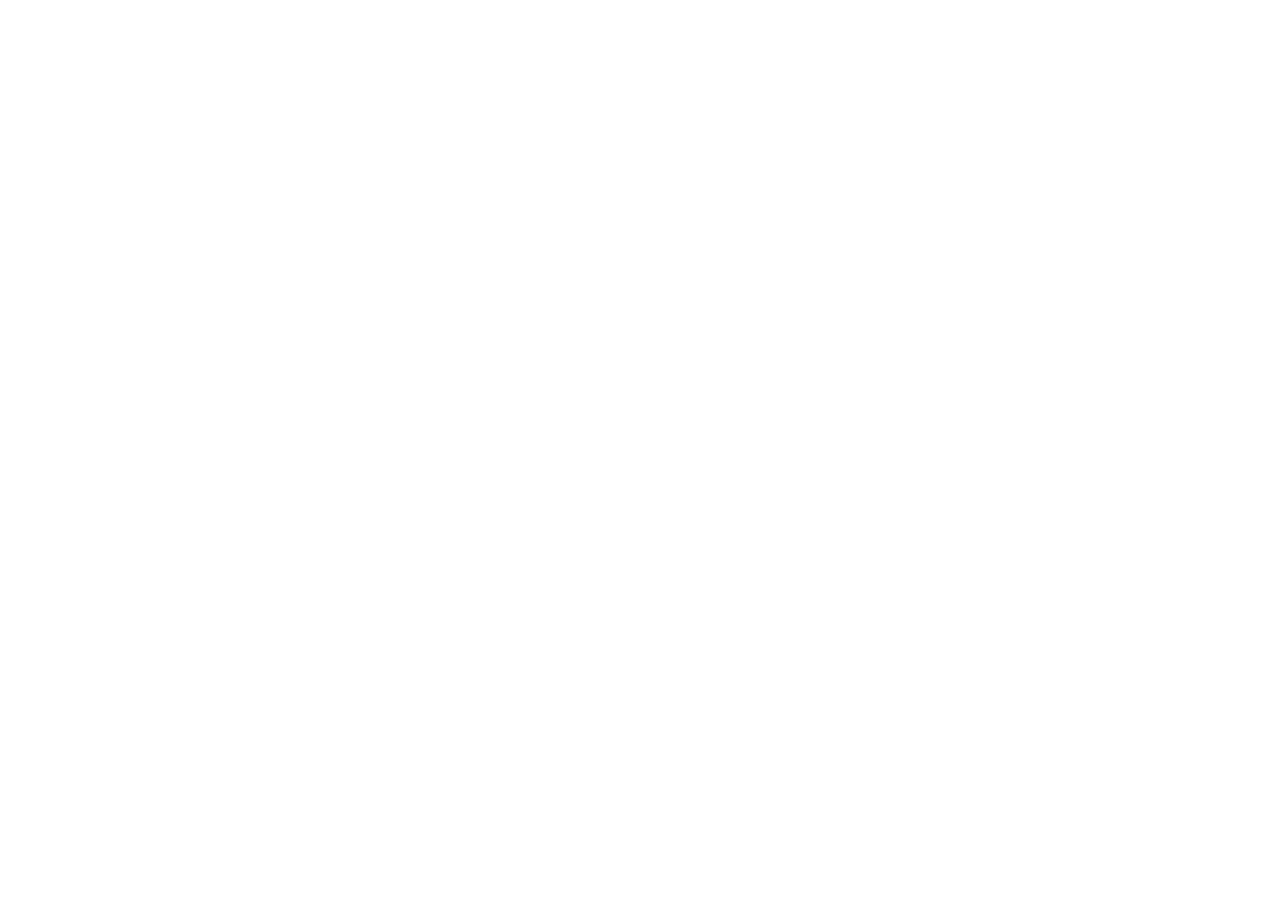
==== index.html @ ec8eb2e5 "Inicializa página HTML" ====
<!doctype html>
<html lang="es">
<head>
  <meta charset="UTF-8">
  <meta name="viewport" content="width=device-width, initial-scale=1.0">
  <title>Página Papá Edu Morelos</title>
</head>
<body>
</body>
</html>
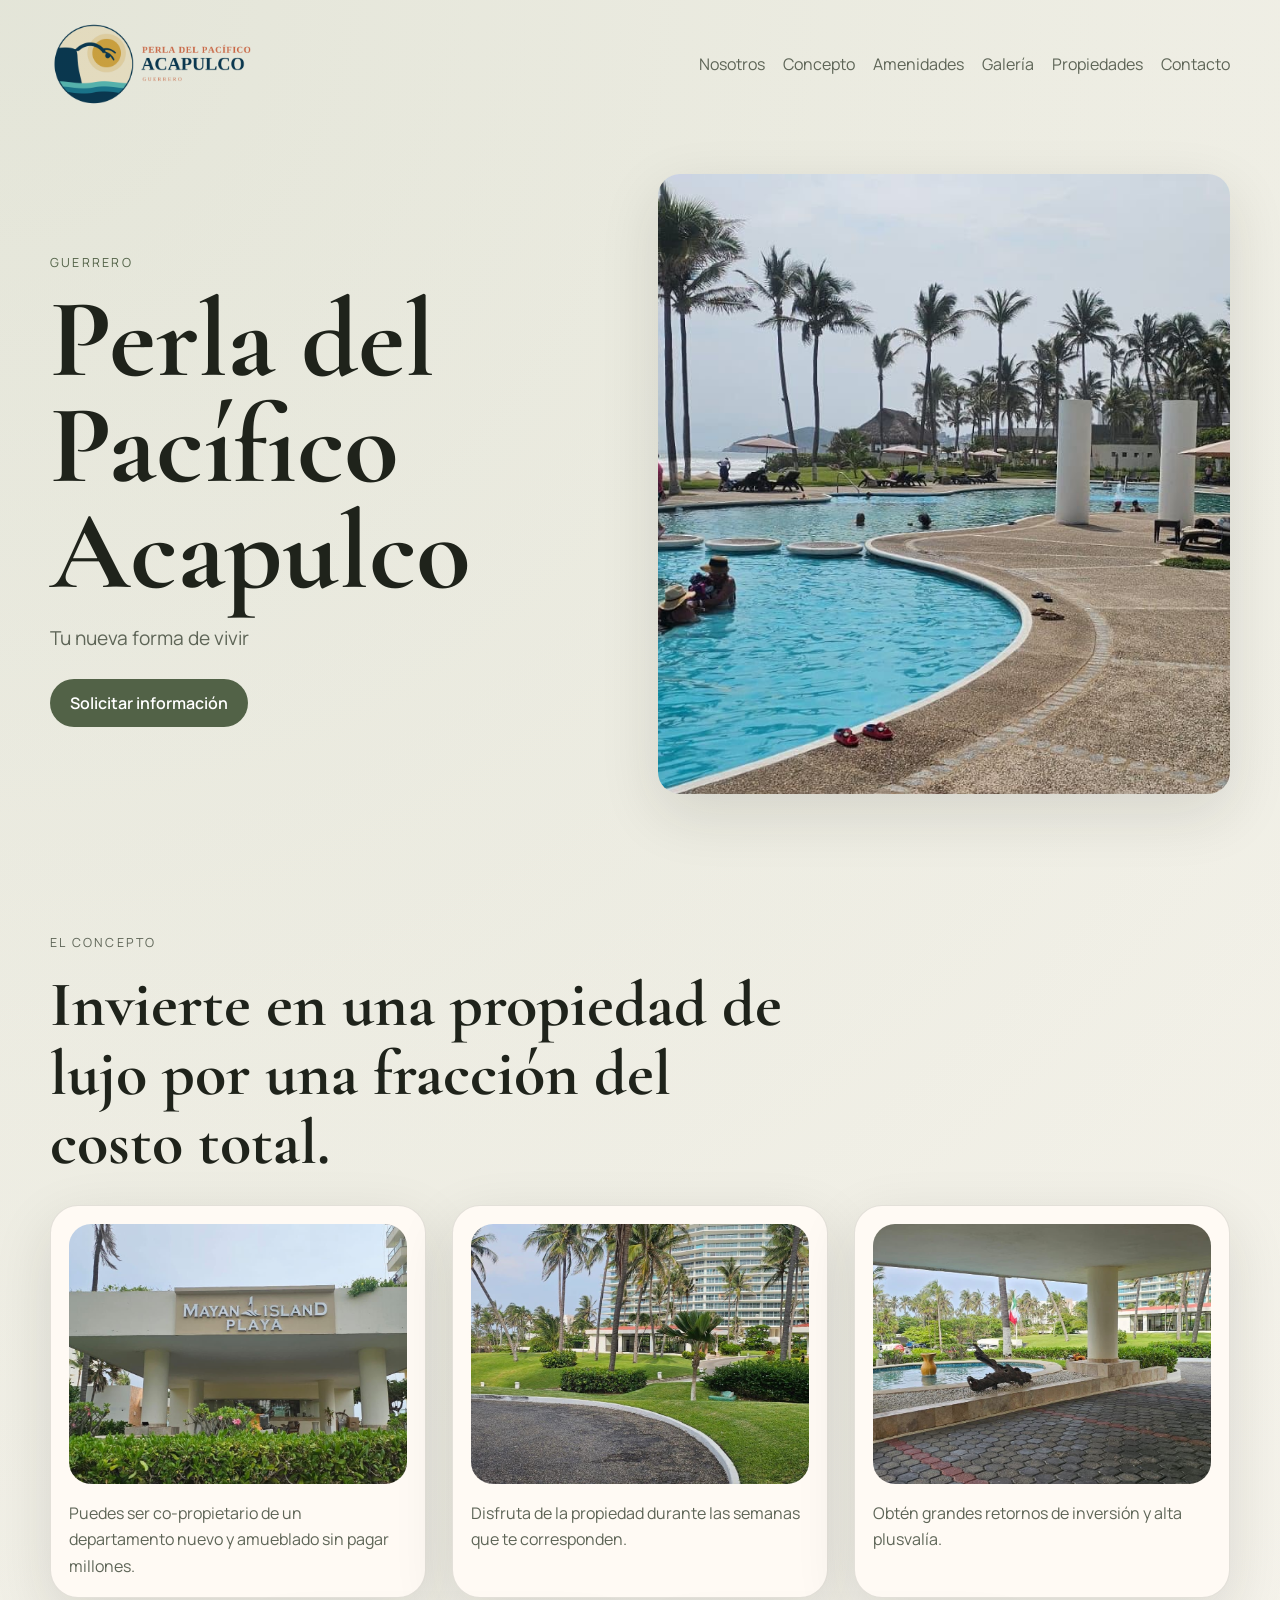
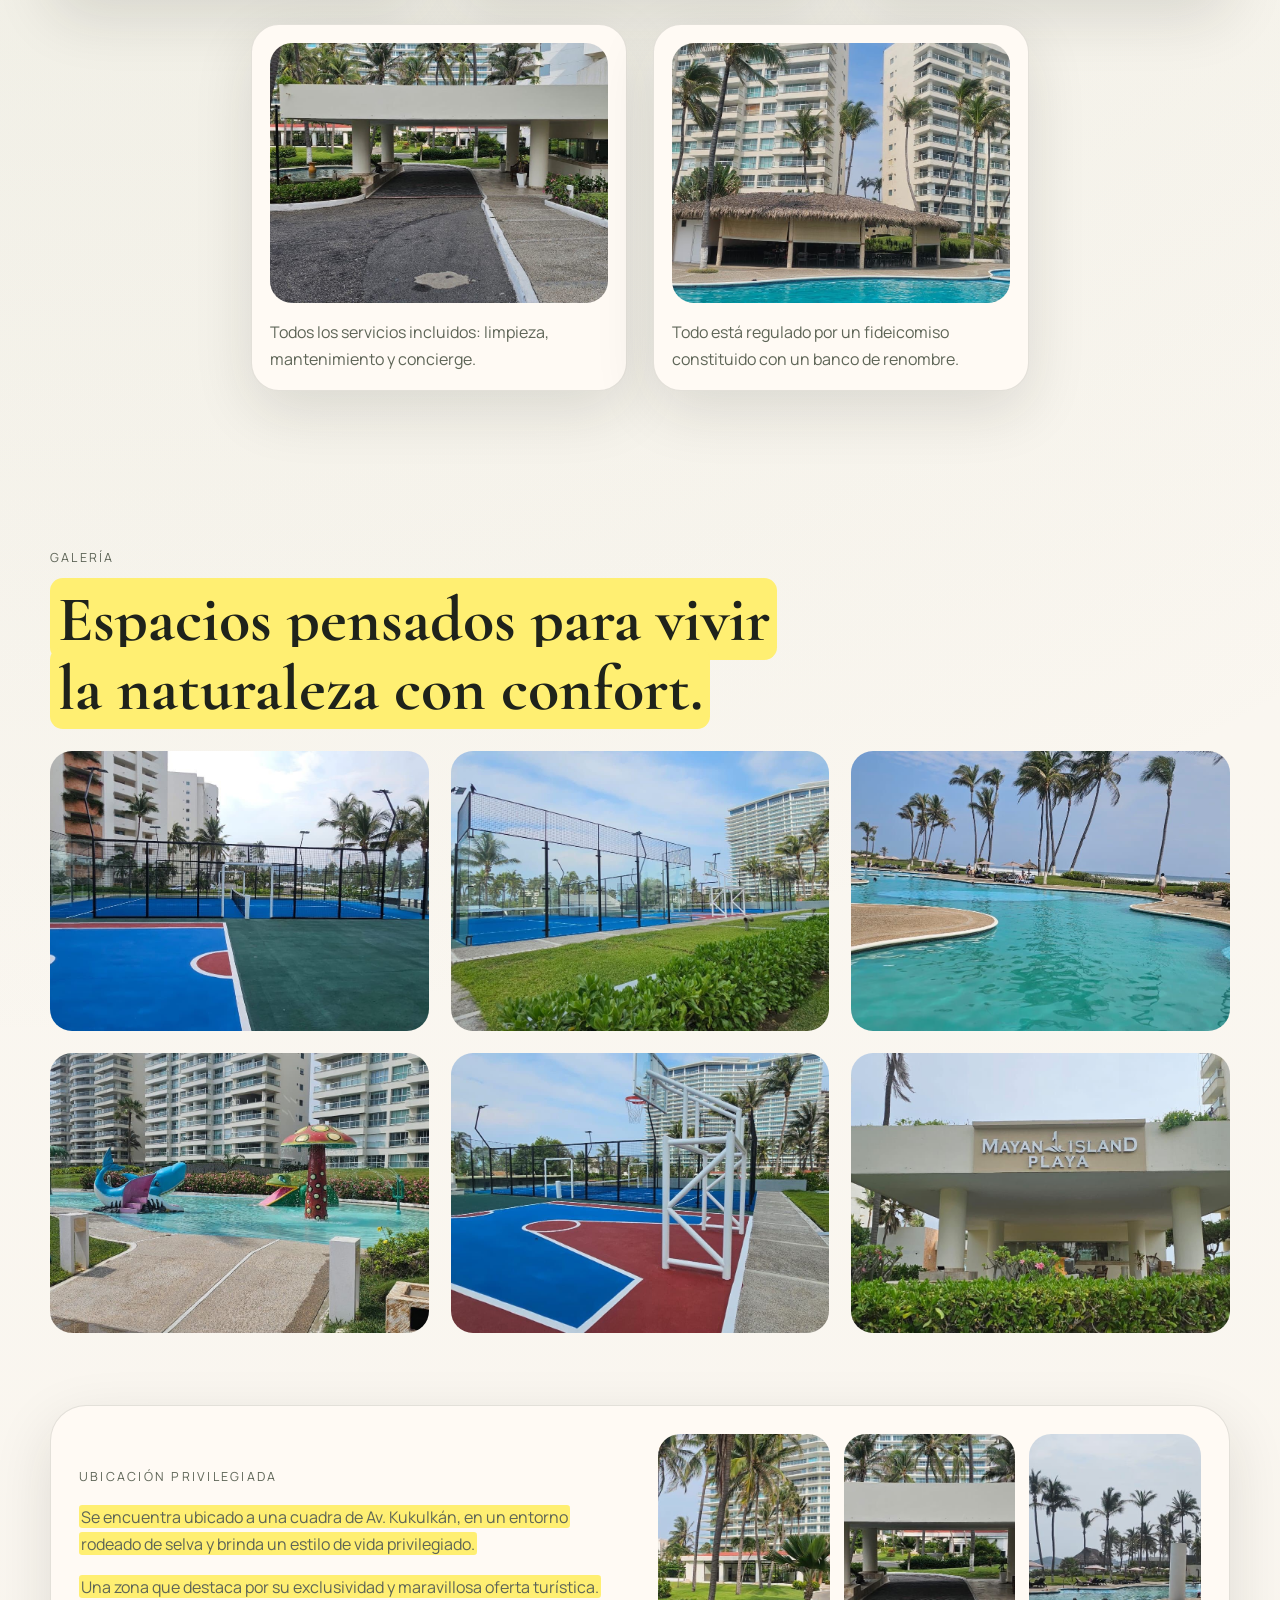
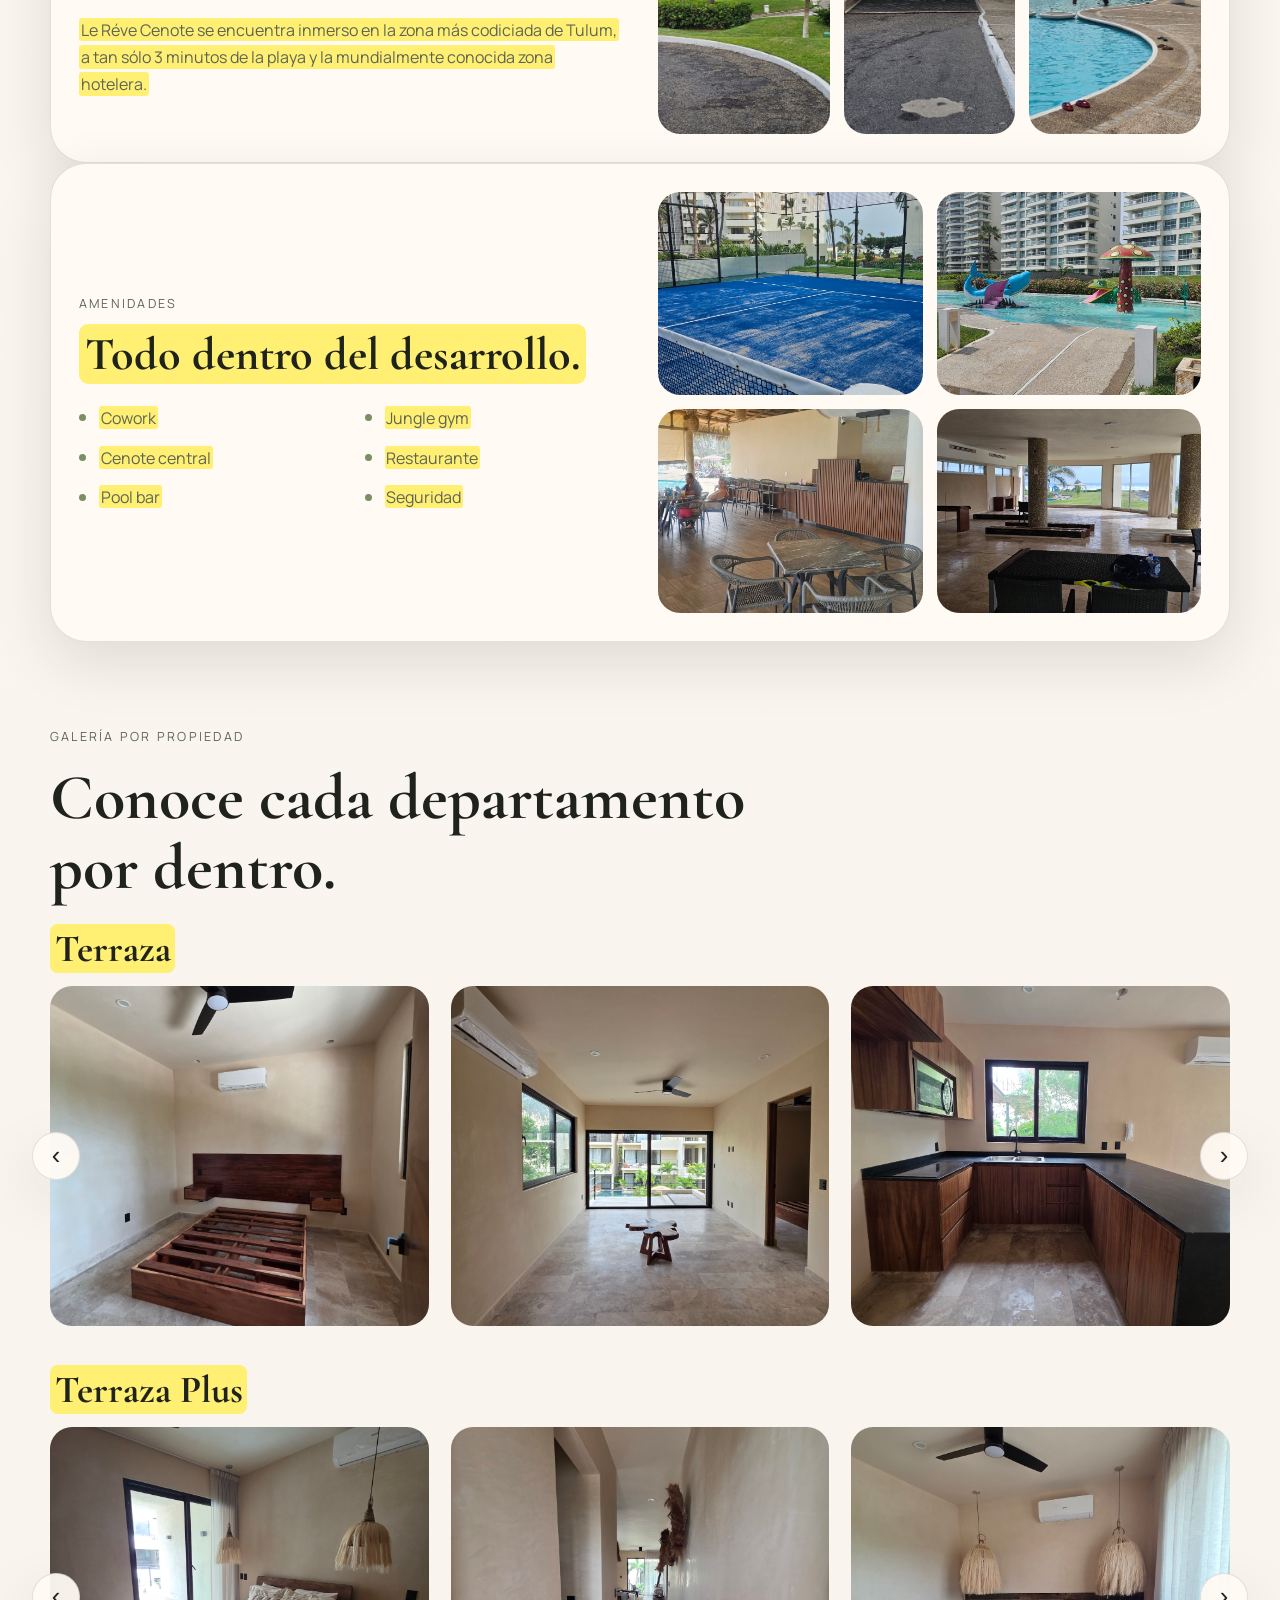
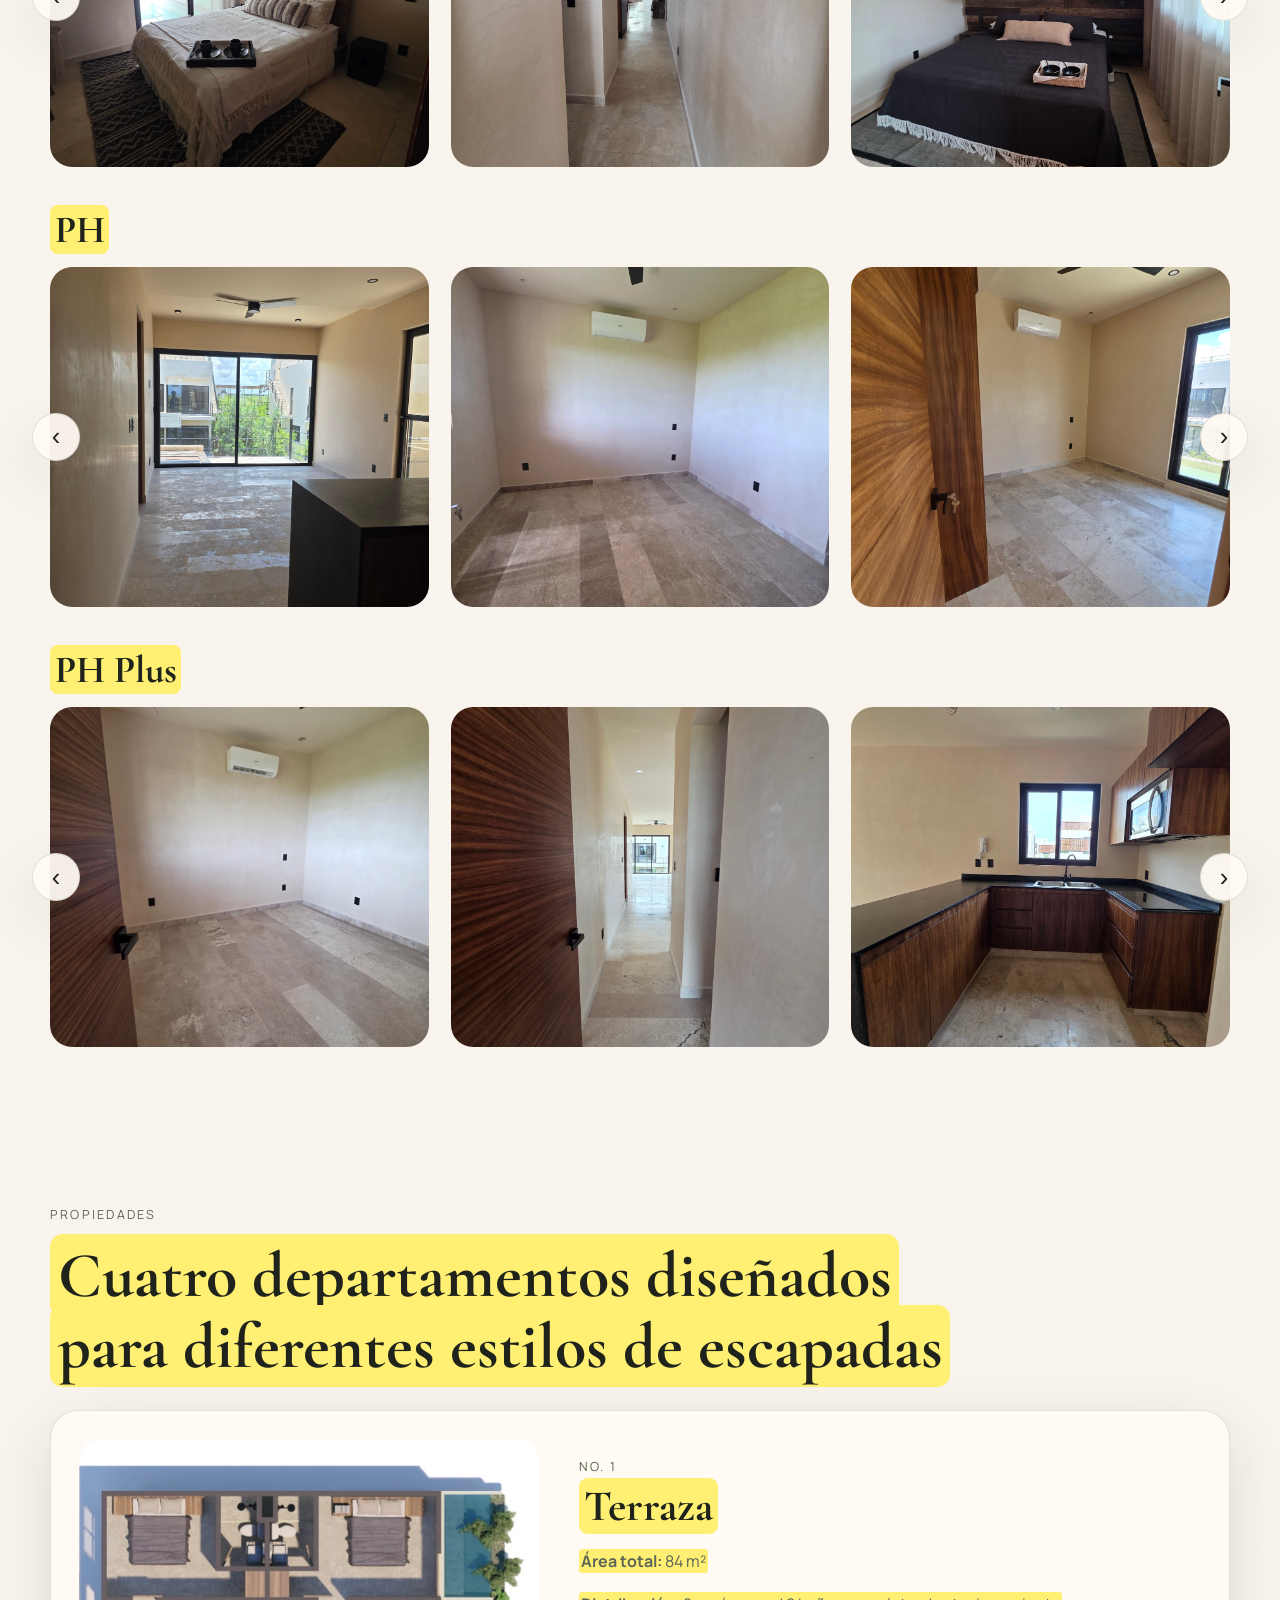
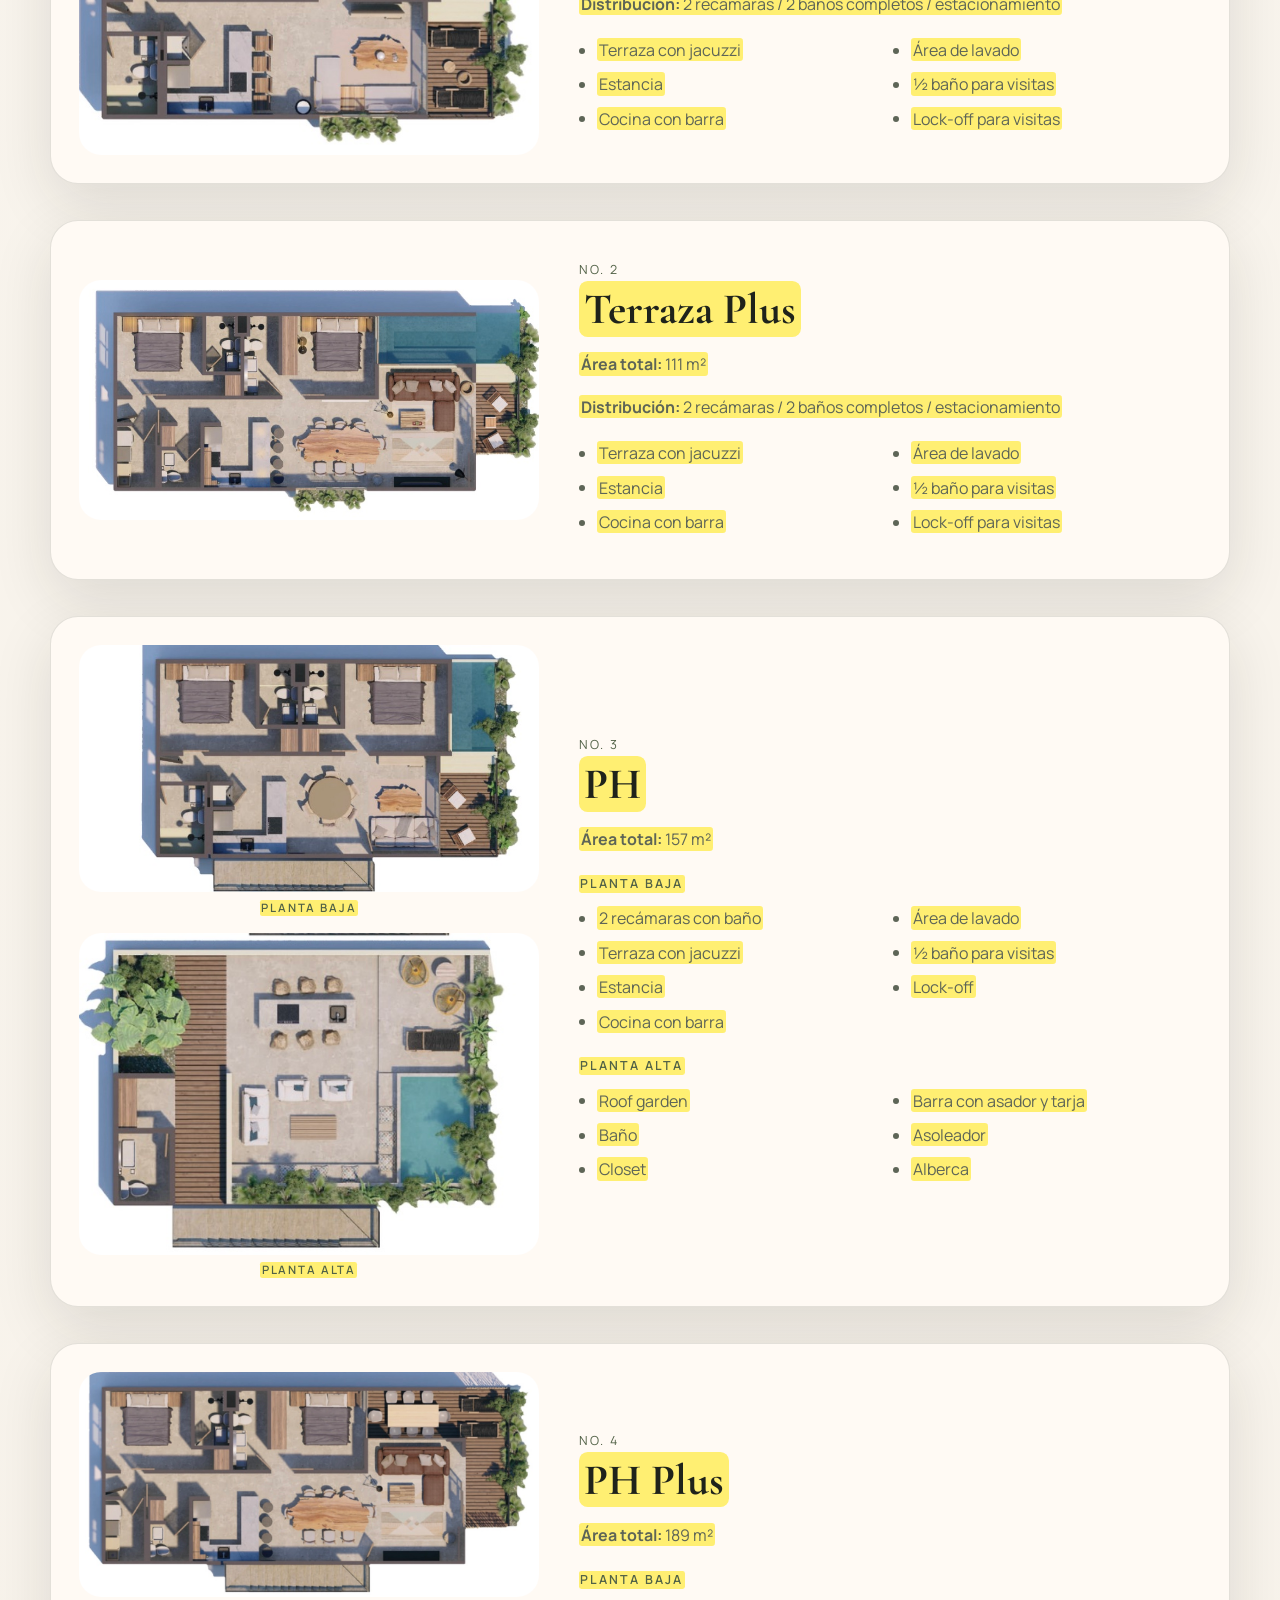
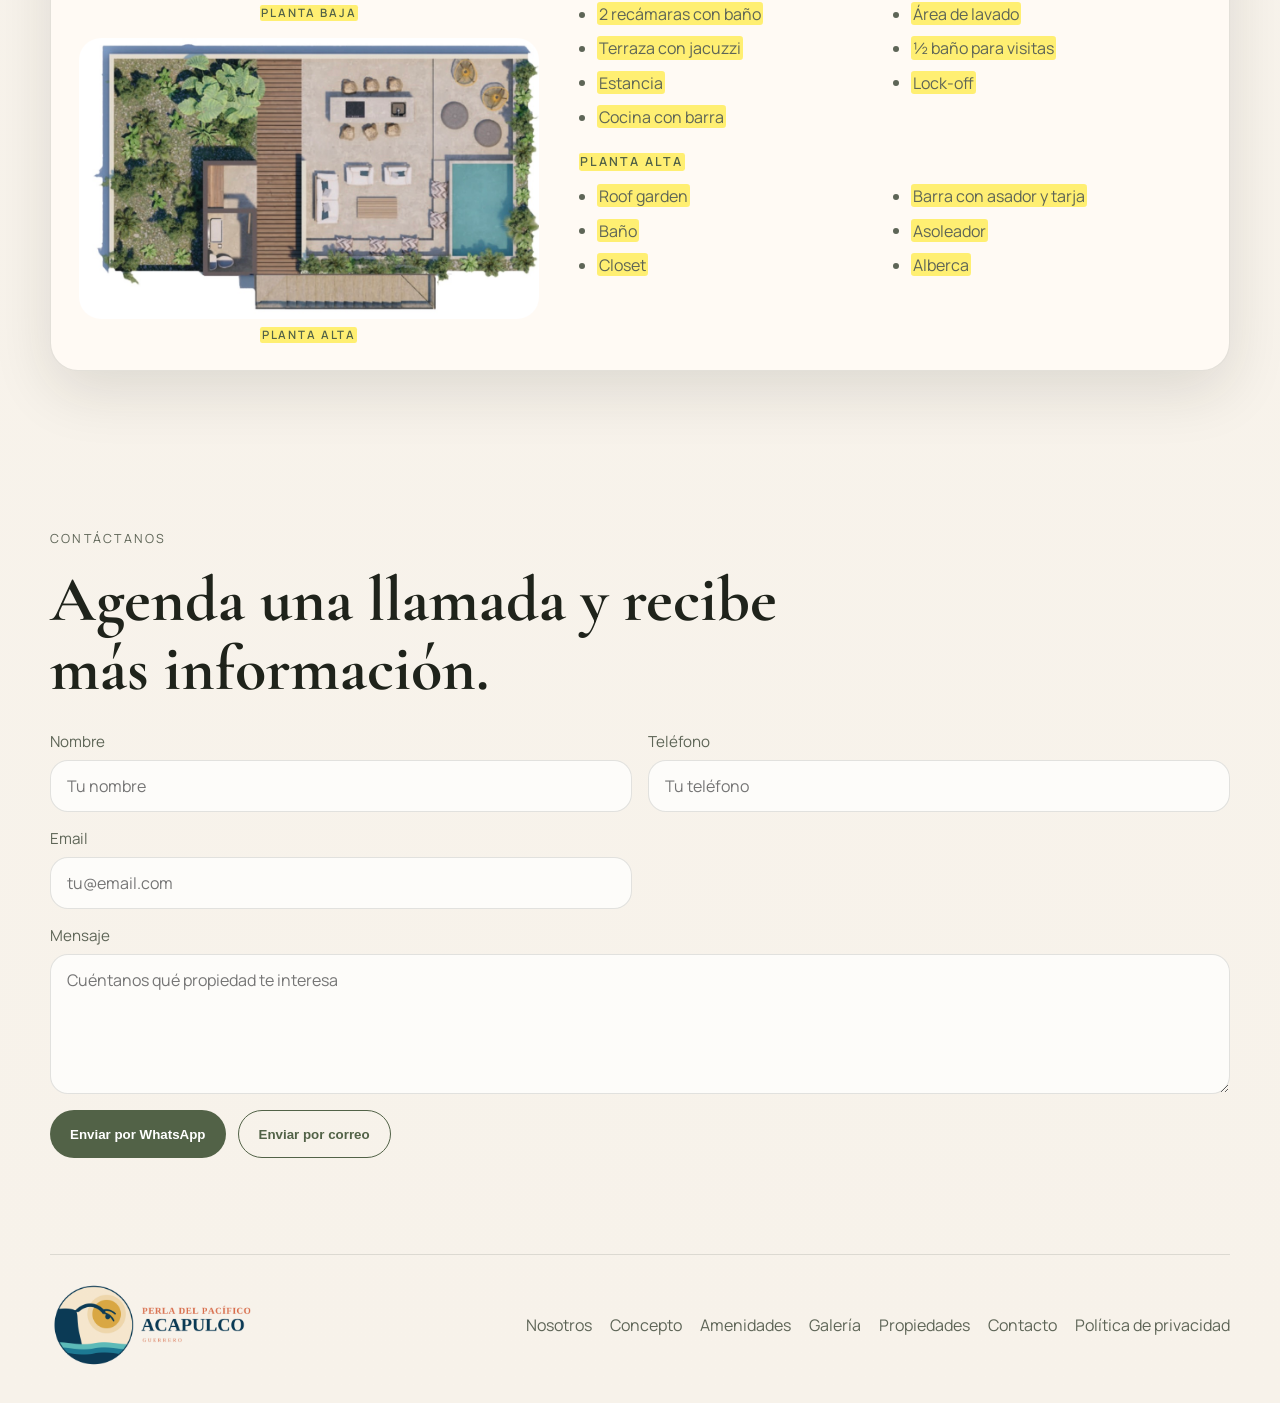
==== commit ce43e1f1: "Replica sitio de Acapulco en Morelos" ====
--- a/index.html
+++ b/index.html
@@ -1,10 +1,433 @@
-<!doctype html>
+<!DOCTYPE html>
 <html lang="es">
 <head>
   <meta charset="UTF-8">
+<!-- This site is hosted on Netlify. Anyone can build and deploy a site
+     like this one for free: https://netlify.new/?utm_campaign=loops&utm_source=ai-legible&utm_medium=owned&utm_content=comment&utm_id=92262a8f-28e8-44e8-885a-2ad8807ea1a1
+     Netlify hosting facts for this site: static/SSR served via Netlify Edge. -->
   <meta name="viewport" content="width=device-width, initial-scale=1.0">
-  <title>Página Papá Edu Morelos</title>
+  <title>Perla del Pacífico Acapulco</title>
+  <meta name="description" content="Tu nueva forma de vivir en Guerrero.">
+  <link rel="preconnect" href="https://fonts.googleapis.com">
+  <link rel="preconnect" href="https://fonts.gstatic.com" crossorigin>
+  <link href="https://fonts.googleapis.com/css2?family=Cormorant+Garamond:wght@500;600;700&family=Manrope:wght@400;500;600;700&display=swap" rel="stylesheet">
+  <link rel="stylesheet" href="./styles.css?v=9">
 </head>
 <body>
+  <header class="site-header">
+    <div class="brand">
+      <img src="./assets/logo-acapulco.png" alt="Perla del Pacífico Acapulco — Guerrero">
+    </div>
+    <nav class="site-nav">
+      <a href="#nosotros">Nosotros</a>
+      <a href="#concepto">Concepto</a>
+      <a href="#amenidades">Amenidades</a>
+      <a href="#fotos">Galería</a>
+      <a href="#propiedades">Propiedades</a>
+      <a href="#contacto">Contacto</a>
+    </nav>
+  </header>
+
+  <main>
+    <section class="hero" id="nosotros">
+      <div class="hero-copy">
+        <p class="eyebrow">Guerrero</p>
+        <h1>Perla del Pacífico Acapulco</h1>
+        <p class="lede">Tu nueva forma de vivir</p>
+        <a class="button" href="#contacto">Solicitar información</a>
+      </div>
+      <div class="hero-media">
+        <img src="./assets/mayan-05.jpg" alt="Alberca y playa de Mayan Island">
+      </div>
+    </section>
+
+    <section class="section" id="concepto">
+      <div class="section-heading">
+        <p class="eyebrow">El concepto</p>
+        <h2>Invierte en una propiedad de lujo por una fracción del costo total.</h2>
+      </div>
+      <div class="concept-grid">
+        <article class="concept-card">
+          <img loading="lazy" src="./assets/mayan-15.jpg" alt="Acceso principal de Mayan Island Playa">
+          <p>Puedes ser co-propietario de un departamento nuevo y amueblado sin pagar millones.</p>
+        </article>
+        <article class="concept-card">
+          <img loading="lazy" src="./assets/mayan-06.jpg" alt="Jardines y edificios de Mayan Island">
+          <p>Disfruta de la propiedad durante las semanas que te corresponden.</p>
+        </article>
+        <article class="concept-card">
+          <img loading="lazy" src="./assets/mayan-16.jpg" alt="Acceso cubierto y fuente del desarrollo">
+          <p>Obtén grandes retornos de inversión y alta plusvalía.</p>
+        </article>
+        <article class="concept-card">
+          <img loading="lazy" src="./assets/mayan-17.jpg" alt="Entrada y áreas verdes de Mayan Island">
+          <p>Todos los servicios incluidos: limpieza, mantenimiento y concierge.</p>
+        </article>
+        <article class="concept-card">
+          <img loading="lazy" src="./assets/mayan-04.jpg" alt="Alberca y palapa del desarrollo">
+          <p>Todo está regulado por un fideicomiso constituido con un banco de renombre.</p>
+        </article>
+      </div>
+    </section>
+
+    <section class="section">
+      <div class="section-heading">
+        <p class="eyebrow">Galería</p>
+        <h2><mark class="copy-pending">Espacios pensados para vivir la naturaleza con confort.</mark></h2>
+      </div>
+      <div class="gallery-grid">
+        <img loading="lazy" src="./assets/mayan-01.jpg" alt="Cancha de pádel y áreas deportivas">
+        <img loading="lazy" src="./assets/mayan-02.jpg" alt="Cancha deportiva entre jardines y palmeras">
+        <img loading="lazy" src="./assets/mayan-10.jpg" alt="Alberca frente al mar">
+        <img loading="lazy" src="./assets/mayan-07.jpg" alt="Alberca infantil con juegos acuáticos">
+        <img loading="lazy" src="./assets/mayan-14.jpg" alt="Cancha deportiva y jardines">
+        <img loading="lazy" src="./assets/mayan-15.jpg" alt="Acceso principal de Mayan Island Playa">
+      </div>
+    </section>
+
+    <section class="section split">
+      <div>
+        <p class="eyebrow">Ubicación privilegiada</p>
+        <p><mark class="copy-pending">Se encuentra ubicado a una cuadra de Av. Kukulkán, en un entorno rodeado de selva y brinda un estilo de vida privilegiado.</mark></p>
+        <p><mark class="copy-pending">Una zona que destaca por su exclusividad y maravillosa oferta turística.</mark></p>
+        <p><mark class="copy-pending">Le Réve Cenote se encuentra inmerso en la zona más codiciada de Tulum, a tan sólo 3 minutos de la playa y la mundialmente conocida zona hotelera.</mark></p>
+      </div>
+      <div class="stacked-images">
+        <img loading="lazy" src="./assets/mayan-06.jpg" alt="Jardines y edificios de Mayan Island">
+        <img loading="lazy" src="./assets/mayan-17.jpg" alt="Entrada y áreas verdes de Mayan Island">
+        <img loading="lazy" src="./assets/mayan-05.jpg" alt="Alberca y playa de Mayan Island">
+      </div>
+    </section>
+
+    <section class="section split" id="amenidades">
+      <div>
+        <p class="eyebrow">Amenidades</p>
+        <h2><mark class="copy-pending">Todo dentro del desarrollo.</mark></h2>
+        <ul class="amenity-list">
+          <li><mark class="copy-pending">Cowork</mark></li>
+          <li><mark class="copy-pending">Cenote central</mark></li>
+          <li><mark class="copy-pending">Pool bar</mark></li>
+          <li><mark class="copy-pending">Jungle gym</mark></li>
+          <li><mark class="copy-pending">Restaurante</mark></li>
+          <li><mark class="copy-pending">Seguridad</mark></li>
+        </ul>
+      </div>
+      <div class="amenity-photos">
+        <img loading="lazy" src="./assets/mayan-11.jpg" alt="Cancha de pádel del desarrollo">
+        <img loading="lazy" src="./assets/mayan-07.jpg" alt="Alberca infantil con juegos acuáticos">
+        <img loading="lazy" src="./assets/mayan-08.jpg" alt="Bar junto a la alberca">
+        <img loading="lazy" src="./assets/mayan-18.jpg" alt="Salón de juegos con vista al mar">
+      </div>
+    </section>
+
+    <section class="section" id="fotos">
+      <div class="section-heading">
+        <p class="eyebrow">Galería por propiedad</p>
+        <h2>Conoce cada departamento por dentro.</h2>
+      </div>
+
+      <div class="property-gallery">
+        <h3><mark class="copy-pending">Terraza</mark></h3>
+        <div class="carousel">
+          <button class="carousel-btn prev" type="button" aria-label="Ver fotos anteriores">‹</button>
+          <div class="carousel-track">
+            <img loading="lazy" src="./assets/terraza-1.jpg" alt="Terraza — recámara con clóset de madera">
+            <img loading="lazy" src="./assets/terraza-2.jpg" alt="Terraza — estancia con ventanal">
+            <img loading="lazy" src="./assets/terraza-3.jpg" alt="Terraza — cocina con barra">
+            <img loading="lazy" src="./assets/terraza-4.jpg" alt="Terraza — estancia con techo de madera">
+            <img loading="lazy" src="./assets/terraza-5.jpg" alt="Terraza — medio baño para visitas">
+            <img loading="lazy" src="./assets/terraza-6.jpg" alt="Terraza — recámara con ventanal">
+          </div>
+          <button class="carousel-btn next" type="button" aria-label="Ver más fotos">›</button>
+        </div>
+      </div>
+
+      <div class="property-gallery">
+        <h3><mark class="copy-pending">Terraza Plus</mark></h3>
+        <div class="carousel">
+          <button class="carousel-btn prev" type="button" aria-label="Ver fotos anteriores">‹</button>
+          <div class="carousel-track">
+            <img loading="lazy" src="./assets/terraza-plus-1.jpg" alt="Terraza Plus — recámara principal">
+            <img loading="lazy" src="./assets/terraza-plus-2.jpg" alt="Terraza Plus — baño con regadera">
+            <img loading="lazy" src="./assets/terraza-plus-3.jpg" alt="Terraza Plus — segunda recámara">
+            <img loading="lazy" src="./assets/terraza-plus-4.jpg" alt="Terraza Plus — cocina con barra de madera">
+            <img loading="lazy" src="./assets/terraza-plus-5.jpg" alt="Terraza Plus — comedor">
+            <img loading="lazy" src="./assets/terraza-plus-6.jpg" alt="Terraza Plus — sala y comedor vistos desde la entrada">
+            <img loading="lazy" src="./assets/terraza-plus-7.jpg" alt="Terraza Plus — terraza con alberca privada">
+            <img loading="lazy" src="./assets/terraza-plus-8.jpg" alt="Terraza Plus — vista al conjunto desde la terraza">
+            <img loading="lazy" src="./assets/terraza-plus-9.jpg" alt="Terraza Plus — comedor junto al ventanal">
+            <img loading="lazy" src="./assets/terraza-plus-10.jpg" alt="Terraza Plus — sala con vista al comedor">
+            <img loading="lazy" src="./assets/terraza-plus-11.jpg" alt="Terraza Plus — sala de estar">
+            <img loading="lazy" src="./assets/terraza-plus-12.jpg" alt="Terraza Plus — fachada y áreas comunes">
+          </div>
+          <button class="carousel-btn next" type="button" aria-label="Ver más fotos">›</button>
+        </div>
+      </div>
+
+      <div class="property-gallery">
+        <h3><mark class="copy-pending">PH</mark></h3>
+        <div class="carousel">
+          <button class="carousel-btn prev" type="button" aria-label="Ver fotos anteriores">‹</button>
+          <div class="carousel-track">
+            <img loading="lazy" src="./assets/ph-1.jpg" alt="PH — estancia con ventanal de doble altura">
+            <img loading="lazy" src="./assets/ph-2.jpg" alt="PH — recámara">
+            <img loading="lazy" src="./assets/ph-3.jpg" alt="PH — recámara con barra de madera">
+            <img loading="lazy" src="./assets/ph-6.jpg" alt="PH — recámara principal">
+            <img loading="lazy" src="./assets/ph-7.jpg" alt="PH — recámara secundaria">
+            <img loading="lazy" src="./assets/ph-4.jpg" alt="PH — escalera al roof garden">
+            <img loading="lazy" src="./assets/ph-5.jpg" alt="PH — roof garden con alberca">
+          </div>
+          <button class="carousel-btn next" type="button" aria-label="Ver más fotos">›</button>
+        </div>
+      </div>
+
+      <div class="property-gallery">
+        <h3><mark class="copy-pending">PH Plus</mark></h3>
+        <div class="carousel">
+          <button class="carousel-btn prev" type="button" aria-label="Ver fotos anteriores">‹</button>
+          <div class="carousel-track">
+            <img loading="lazy" src="./assets/ph-plus-1.jpg" alt="PH Plus — recámara">
+            <img loading="lazy" src="./assets/ph-plus-2.jpg" alt="PH Plus — estancia principal">
+            <img loading="lazy" src="./assets/ph-plus-3.jpg" alt="PH Plus — cocina con barra">
+            <img loading="lazy" src="./assets/ph-plus-4.jpg" alt="PH Plus — recámara con ventanal">
+            <img loading="lazy" src="./assets/ph-plus-5.jpg" alt="PH Plus — baño con celosía de madera">
+            <img loading="lazy" src="./assets/ph-plus-6.jpg" alt="PH Plus — roof garden">
+            <img loading="lazy" src="./assets/ph-plus-7.jpg" alt="PH Plus — habitación con tragaluz">
+            <img loading="lazy" src="./assets/ph-plus-8.jpg" alt="PH Plus — estancia de doble altura">
+            <img loading="lazy" src="./assets/ph-plus-9.jpg" alt="PH Plus — interior con tragaluz y ventanales">
+          </div>
+          <button class="carousel-btn next" type="button" aria-label="Ver más fotos">›</button>
+        </div>
+      </div>
+    </section>
+
+    <section class="section" id="propiedades">
+      <div class="section-heading">
+        <p class="eyebrow">Propiedades</p>
+        <h2><mark class="copy-pending">Cuatro departamentos diseñados<br>para diferentes estilos de escapadas</mark></h2>
+      </div>
+      <div class="property-grid">
+        <article class="property-card">
+          <img loading="lazy" class="property-plan" src="./assets/plano-terraza.jpg" alt="Plano del departamento Terraza">
+          <div class="property-body">
+            <span class="property-number">No. 1</span>
+            <h3><mark class="copy-pending">Terraza</mark></h3>
+            <p><mark class="copy-pending"><strong>Área total:</strong> 84 m²</mark></p>
+            <p><mark class="copy-pending"><strong>Distribución:</strong> 2 recámaras / 2 baños completos / estacionamiento</mark></p>
+            <ul>
+              <li><mark class="copy-pending">Terraza con jacuzzi</mark></li>
+              <li><mark class="copy-pending">Estancia</mark></li>
+              <li><mark class="copy-pending">Cocina con barra</mark></li>
+              <li><mark class="copy-pending">Área de lavado</mark></li>
+              <li><mark class="copy-pending">½ baño para visitas</mark></li>
+              <li><mark class="copy-pending">Lock-off para visitas</mark></li>
+            </ul>
+          </div>
+        </article>
+        <article class="property-card">
+          <img loading="lazy" class="property-plan" src="./assets/plano-terraza-plus.jpg" alt="Plano del departamento Terraza Plus">
+          <div class="property-body">
+            <span class="property-number">No. 2</span>
+            <h3><mark class="copy-pending">Terraza Plus</mark></h3>
+            <p><mark class="copy-pending"><strong>Área total:</strong> 111 m²</mark></p>
+            <p><mark class="copy-pending"><strong>Distribución:</strong> 2 recámaras / 2 baños completos / estacionamiento</mark></p>
+            <ul>
+              <li><mark class="copy-pending">Terraza con jacuzzi</mark></li>
+              <li><mark class="copy-pending">Estancia</mark></li>
+              <li><mark class="copy-pending">Cocina con barra</mark></li>
+              <li><mark class="copy-pending">Área de lavado</mark></li>
+              <li><mark class="copy-pending">½ baño para visitas</mark></li>
+              <li><mark class="copy-pending">Lock-off para visitas</mark></li>
+            </ul>
+          </div>
+        </article>
+        <article class="property-card">
+          <div class="property-plans">
+            <figure>
+              <img loading="lazy" class="property-plan" src="./assets/plano-ph-baja.jpg" alt="Plano de planta baja del PH">
+              <figcaption><mark class="copy-pending">Planta baja</mark></figcaption>
+            </figure>
+            <figure>
+              <img loading="lazy" class="property-plan" src="./assets/plano-ph-alta.jpg" alt="Plano de planta alta del PH">
+              <figcaption><mark class="copy-pending">Planta alta</mark></figcaption>
+            </figure>
+          </div>
+          <div class="property-body">
+            <span class="property-number">No. 3</span>
+            <h3><mark class="copy-pending">PH</mark></h3>
+            <p><mark class="copy-pending"><strong>Área total:</strong> 157 m²</mark></p>
+            <p class="floor-label"><mark class="copy-pending">Planta baja</mark></p>
+            <ul>
+              <li><mark class="copy-pending">2 recámaras con baño</mark></li>
+              <li><mark class="copy-pending">Terraza con jacuzzi</mark></li>
+              <li><mark class="copy-pending">Estancia</mark></li>
+              <li><mark class="copy-pending">Cocina con barra</mark></li>
+              <li><mark class="copy-pending">Área de lavado</mark></li>
+              <li><mark class="copy-pending">½ baño para visitas</mark></li>
+              <li><mark class="copy-pending">Lock-off</mark></li>
+            </ul>
+            <p class="floor-label"><mark class="copy-pending">Planta alta</mark></p>
+            <ul>
+              <li><mark class="copy-pending">Roof garden</mark></li>
+              <li><mark class="copy-pending">Baño</mark></li>
+              <li><mark class="copy-pending">Closet</mark></li>
+              <li><mark class="copy-pending">Barra con asador y tarja</mark></li>
+              <li><mark class="copy-pending">Asoleador</mark></li>
+              <li><mark class="copy-pending">Alberca</mark></li>
+            </ul>
+          </div>
+        </article>
+        <article class="property-card">
+          <div class="property-plans">
+            <figure>
+              <img loading="lazy" class="property-plan" src="./assets/plano-ph-plus-baja.jpg" alt="Plano de planta baja del PH Plus">
+              <figcaption><mark class="copy-pending">Planta baja</mark></figcaption>
+            </figure>
+            <figure>
+              <img loading="lazy" class="property-plan" src="./assets/plano-ph-plus-alta.jpg" alt="Plano de planta alta del PH Plus">
+              <figcaption><mark class="copy-pending">Planta alta</mark></figcaption>
+            </figure>
+          </div>
+          <div class="property-body">
+            <span class="property-number">No. 4</span>
+            <h3><mark class="copy-pending">PH Plus</mark></h3>
+            <p><mark class="copy-pending"><strong>Área total:</strong> 189 m²</mark></p>
+            <p class="floor-label"><mark class="copy-pending">Planta baja</mark></p>
+            <ul>
+              <li><mark class="copy-pending">2 recámaras con baño</mark></li>
+              <li><mark class="copy-pending">Terraza con jacuzzi</mark></li>
+              <li><mark class="copy-pending">Estancia</mark></li>
+              <li><mark class="copy-pending">Cocina con barra</mark></li>
+              <li><mark class="copy-pending">Área de lavado</mark></li>
+              <li><mark class="copy-pending">½ baño para visitas</mark></li>
+              <li><mark class="copy-pending">Lock-off</mark></li>
+            </ul>
+            <p class="floor-label"><mark class="copy-pending">Planta alta</mark></p>
+            <ul>
+              <li><mark class="copy-pending">Roof garden</mark></li>
+              <li><mark class="copy-pending">Baño</mark></li>
+              <li><mark class="copy-pending">Closet</mark></li>
+              <li><mark class="copy-pending">Barra con asador y tarja</mark></li>
+              <li><mark class="copy-pending">Asoleador</mark></li>
+              <li><mark class="copy-pending">Alberca</mark></li>
+            </ul>
+          </div>
+        </article>
+      </div>
+    </section>
+
+    <section class="section contact-section" id="contacto">
+      <div class="section-heading">
+        <p class="eyebrow">Contáctanos</p>
+        <h2>Agenda una llamada y recibe más información.</h2>
+      </div>
+      <form class="contact-form" id="contact-form">
+        <label>
+          Nombre
+          <input type="text" name="name" placeholder="Tu nombre" required>
+        </label>
+        <label>
+          Teléfono
+          <input type="tel" name="phone" placeholder="Tu teléfono">
+        </label>
+        <label>
+          Email
+          <input type="email" name="email" placeholder="tu@email.com">
+        </label>
+        <label class="full-width">
+          Mensaje
+          <textarea name="message" rows="5" placeholder="Cuéntanos qué propiedad te interesa"></textarea>
+        </label>
+        <div class="form-actions full-width">
+          <button class="button" type="submit">Enviar por WhatsApp</button>
+          <button class="button button-secondary" type="button" id="send-email">Enviar por correo</button>
+        </div>
+      </form>
+    </section>
+  </main>
+
+  <footer class="site-footer">
+    <div class="brand">
+      <img src="./assets/logo-acapulco.png" alt="Perla del Pacífico Acapulco — Guerrero">
+    </div>
+    <div class="footer-links">
+      <a href="#nosotros">Nosotros</a>
+      <a href="#concepto">Concepto</a>
+      <a href="#amenidades">Amenidades</a>
+      <a href="#fotos">Galería</a>
+      <a href="#propiedades">Propiedades</a>
+      <a href="#contacto">Contacto</a>
+      <a href="./privacy-policy/">Política de privacidad</a>
+    </div>
+  </footer>
+
+  <script>
+    // ─────────────────────────────────────────────────────────────
+    // Datos de contacto que reciben los mensajes del formulario.
+    // WhatsApp: código de país + número, solo dígitos, sin + ni espacios.
+    var WHATSAPP_NUMERO = '525541944670';
+    var EMAIL_DESTINO   = 'rene67camargo@hotmail.com';
+    // ─────────────────────────────────────────────────────────────
+
+    var contactForm = document.getElementById('contact-form');
+
+    function armarMensaje() {
+      var datos = new FormData(contactForm);
+      var valor = function (campo) { return (datos.get(campo) || '').toString().trim(); };
+
+      var lineas = [
+        'Hola, me interesa Perla del Pacífico Acapulco.',
+        '',
+        'Nombre: ' + valor('name')
+      ];
+
+      if (valor('phone')) { lineas.push('Teléfono: ' + valor('phone')); }
+      if (valor('email')) { lineas.push('Email: ' + valor('email')); }
+      if (valor('message')) { lineas.push('', valor('message')); }
+
+      return lineas.join('\n');
+    }
+
+    contactForm.addEventListener('submit', function (event) {
+      event.preventDefault();
+
+      if (!/^\d{10,15}$/.test(WHATSAPP_NUMERO)) {
+        alert('Falta configurar el número de WhatsApp en el sitio.');
+        return;
+      }
+
+      window.open(
+        'https://wa.me/' + WHATSAPP_NUMERO + '?text=' + encodeURIComponent(armarMensaje()),
+        '_blank',
+        'noopener'
+      );
+    });
+
+    document.getElementById('send-email').addEventListener('click', function () {
+      if (!contactForm.reportValidity()) { return; }
+
+      if (EMAIL_DESTINO.indexOf('@') === -1) {
+        alert('Falta configurar el correo de contacto en el sitio.');
+        return;
+      }
+
+      window.location.href = 'mailto:' + EMAIL_DESTINO +
+        '?subject=' + encodeURIComponent('Interesado en Perla del Pacífico Acapulco') +
+        '&body=' + encodeURIComponent(armarMensaje());
+    });
+
+    document.querySelectorAll('.carousel').forEach(function (carousel) {
+      var track = carousel.querySelector('.carousel-track');
+      var step = function () { return track.clientWidth * 0.8; };
+
+      carousel.querySelector('.prev').addEventListener('click', function () {
+        track.scrollBy({ left: -step(), behavior: 'smooth' });
+      });
+
+      carousel.querySelector('.next').addEventListener('click', function () {
+        track.scrollBy({ left: step(), behavior: 'smooth' });
+      });
+    });
+  </script>
 </body>
 </html>
--- a/styles.css
+++ b/styles.css
@@ -0,0 +1,682 @@
+:root {
+  --bg: #f7f2ea;
+  --surface: #fffaf4;
+  --surface-2: #efe5d7;
+  --text: #1f231b;
+  --muted: #5e6557;
+  --line: rgba(31, 35, 27, 0.12);
+  --accent: #7a8f64;
+  --accent-dark: #526247;
+  --shadow: 0 20px 60px rgba(31, 35, 27, 0.12);
+  --radius: 28px;
+}
+
+* {
+  box-sizing: border-box;
+}
+
+html {
+  scroll-behavior: smooth;
+}
+
+body {
+  margin: 0;
+  font-family: "Manrope", sans-serif;
+  color: var(--text);
+  background:
+    radial-gradient(circle at top left, rgba(122, 143, 100, 0.18), transparent 28%),
+    linear-gradient(180deg, #fbf8f2 0%, var(--bg) 100%);
+}
+
+img {
+  display: block;
+  width: 100%;
+  max-width: 100%;
+  border-radius: 22px;
+}
+
+/* Texto pendiente de revisión editorial. Se elimina el <mark> al actualizarlo. */
+mark.copy-pending {
+  background: #ffef72;
+  color: inherit;
+  border-radius: 0.2em;
+  padding: 0.04em 0.12em;
+  -webkit-box-decoration-break: clone;
+  box-decoration-break: clone;
+}
+
+a {
+  color: inherit;
+  text-decoration: none;
+}
+
+.site-header,
+.site-footer,
+main {
+  width: min(1180px, calc(100% - 32px));
+  margin: 0 auto;
+}
+
+.site-header,
+.site-footer {
+  display: flex;
+  justify-content: space-between;
+  align-items: center;
+  gap: 24px;
+  padding: 22px 0;
+}
+
+.brand {
+  display: flex;
+  align-items: center;
+  gap: 12px;
+  font-family: "Cormorant Garamond", serif;
+  font-size: 1.6rem;
+  font-weight: 600;
+}
+
+.brand img {
+  width: auto;
+  height: 84px;
+  border-radius: 0;
+  mix-blend-mode: multiply;
+}
+
+.site-nav,
+.footer-links {
+  display: flex;
+  flex-wrap: wrap;
+  gap: 18px;
+  color: var(--muted);
+}
+
+.site-nav a,
+.footer-links a {
+  position: relative;
+}
+
+.site-nav a::after,
+.footer-links a::after {
+  content: "";
+  position: absolute;
+  left: 0;
+  bottom: -4px;
+  width: 100%;
+  height: 1px;
+  background: currentColor;
+  transform: scaleX(0);
+  transform-origin: left;
+  transition: transform 180ms ease;
+}
+
+.site-nav a:hover::after,
+.footer-links a:hover::after {
+  transform: scaleX(1);
+}
+
+.hero,
+.split {
+  display: grid;
+  grid-template-columns: repeat(2, minmax(0, 1fr));
+  gap: 36px;
+  align-items: center;
+}
+
+.hero {
+  min-height: 80vh;
+  padding: 24px 0 32px;
+}
+
+.hero-copy h1,
+.section-heading h2,
+.split h2,
+.property-card h3 {
+  font-family: "Cormorant Garamond", serif;
+  line-height: 0.95;
+  margin: 0;
+}
+
+/* Con line-height 0.95 los renglones se enciman cuando el título
+   ocupa más de una línea (acentos y colas de letras chocan). */
+.section-heading h2,
+.split h2,
+.property-card h3 {
+  line-height: 1.08;
+}
+
+.hero-copy h1 {
+  font-size: clamp(4rem, 9vw, 7rem);
+  margin-bottom: 12px;
+}
+
+.lede {
+  font-size: 1.2rem;
+  color: var(--muted);
+  max-width: 36rem;
+  margin-bottom: 28px;
+}
+
+.eyebrow {
+  text-transform: uppercase;
+  letter-spacing: 0.18em;
+  font-size: 0.78rem;
+  color: var(--accent-dark);
+  margin-bottom: 16px;
+}
+
+.button {
+  display: inline-flex;
+  align-items: center;
+  justify-content: center;
+  min-height: 48px;
+  padding: 0 20px;
+  border: 0;
+  border-radius: 999px;
+  background: var(--accent-dark);
+  color: white;
+  cursor: pointer;
+  font-weight: 600;
+}
+
+.hero-media img {
+  min-height: 620px;
+  object-fit: cover;
+  box-shadow: var(--shadow);
+}
+
+.section {
+  padding: 72px 0;
+}
+
+.section-heading {
+  max-width: 760px;
+  margin-bottom: 28px;
+}
+
+.section-heading h2,
+.split h2 {
+  font-size: clamp(2.4rem, 5vw, 4.2rem);
+  margin-bottom: 12px;
+}
+
+.section-heading p,
+.split p {
+  color: var(--muted);
+  line-height: 1.7;
+}
+
+.concept-grid,
+.gallery-grid,
+.property-grid {
+  display: grid;
+  gap: 22px;
+}
+
+.concept-grid {
+  grid-template-columns: repeat(6, minmax(0, 1fr));
+  gap: 26px;
+}
+
+.concept-card {
+  grid-column: span 2;
+}
+
+.concept-card:nth-child(4) {
+  grid-column: 2 / span 2;
+}
+
+.concept-card img {
+  height: 260px;
+  object-fit: cover;
+}
+
+.concept-card,
+.property-card {
+  background: var(--surface);
+  border: 1px solid var(--line);
+  border-radius: var(--radius);
+  padding: 18px;
+  box-shadow: var(--shadow);
+}
+
+.concept-card p {
+  margin: 16px 0 0;
+  color: var(--muted);
+  line-height: 1.65;
+}
+
+.gallery-grid {
+  grid-template-columns: repeat(3, minmax(0, 1fr));
+}
+
+.gallery-grid img,
+.stacked-images img,
+.property-card img {
+  height: 100%;
+  min-height: 280px;
+  object-fit: cover;
+}
+
+.split {
+  background: var(--surface);
+  border: 1px solid var(--line);
+  border-radius: calc(var(--radius) + 8px);
+  padding: 28px;
+  box-shadow: var(--shadow);
+}
+
+.split.reverse {
+  grid-template-columns: 0.9fr 1.1fr;
+}
+
+.stacked-images {
+  display: grid;
+  grid-template-columns: repeat(3, minmax(0, 1fr));
+  gap: 14px;
+  align-items: stretch;
+}
+
+.stacked-images img {
+  height: 300px;
+  min-height: 0;
+  object-fit: cover;
+}
+
+#amenidades h2 {
+  font-size: clamp(2.2rem, 3.6vw, 3.2rem);
+  margin-bottom: 26px;
+}
+
+.amenity-list {
+  list-style: none;
+  margin: 0;
+  padding: 0;
+  columns: 2;
+  column-gap: 28px;
+}
+
+.amenity-list li {
+  position: relative;
+  padding-left: 20px;
+  margin-bottom: 14px;
+  color: var(--muted);
+  line-height: 1.6;
+  break-inside: avoid;
+}
+
+.amenity-list li::before {
+  content: "";
+  position: absolute;
+  left: 0;
+  top: 0.55em;
+  width: 7px;
+  height: 7px;
+  border-radius: 50%;
+  background: var(--accent);
+}
+
+.amenity-photos {
+  display: grid;
+  grid-template-columns: repeat(2, minmax(0, 1fr));
+  gap: 14px;
+  align-content: center;
+}
+
+.amenity-photos img {
+  width: 100%;
+  height: auto;
+  aspect-ratio: 13 / 10;
+  min-height: 0;
+  object-fit: cover;
+}
+
+.property-gallery {
+  margin-bottom: 44px;
+}
+
+.property-gallery:last-child {
+  margin-bottom: 0;
+}
+
+.property-gallery h3 {
+  font-family: "Cormorant Garamond", serif;
+  font-size: clamp(1.8rem, 3vw, 2.6rem);
+  line-height: 1;
+  margin: 0 0 18px;
+}
+
+.carousel {
+  position: relative;
+}
+
+.carousel-track {
+  display: flex;
+  gap: 22px;
+  overflow-x: auto;
+  scroll-snap-type: x mandatory;
+  scroll-behavior: smooth;
+  scrollbar-width: none;
+  -ms-overflow-style: none;
+}
+
+.carousel-track::-webkit-scrollbar {
+  display: none;
+}
+
+.carousel-track img {
+  flex: 0 0 calc((100% - 44px) / 3);
+  height: 340px;
+  object-fit: cover;
+  scroll-snap-align: start;
+}
+
+.carousel-btn {
+  position: absolute;
+  top: 50%;
+  transform: translateY(-50%);
+  z-index: 2;
+  width: 48px;
+  height: 48px;
+  border: 1px solid var(--line);
+  border-radius: 50%;
+  background: rgba(255, 250, 244, 0.94);
+  color: var(--text);
+  font-size: 1.6rem;
+  line-height: 1;
+  cursor: pointer;
+  box-shadow: var(--shadow);
+  transition: background 160ms ease;
+}
+
+.carousel-btn:hover {
+  background: var(--surface-2);
+}
+
+.carousel-btn.prev {
+  left: -18px;
+}
+
+.carousel-btn.next {
+  right: -18px;
+}
+
+.photo-slot {
+  display: grid;
+  place-items: center;
+  min-height: 280px;
+  border: 1px dashed var(--line);
+  border-radius: 22px;
+  background: rgba(255, 255, 255, 0.45);
+  color: var(--muted);
+  font-size: 0.9rem;
+  letter-spacing: 0.08em;
+  text-transform: uppercase;
+}
+
+#propiedades .section-heading {
+  max-width: 100%;
+}
+
+#propiedades .section-heading h2 {
+  line-height: 1.1;
+}
+
+.property-grid {
+  grid-template-columns: 1fr;
+  gap: 36px;
+}
+
+.property-card {
+  display: grid;
+  grid-template-columns: minmax(0, 0.85fr) minmax(0, 1.15fr);
+  gap: 40px;
+  align-items: center;
+  padding: 28px;
+}
+
+.property-card img {
+  min-height: 460px;
+}
+
+.property-card img.property-plan {
+  height: auto;
+  min-height: 0;
+  object-fit: contain;
+  background: var(--surface);
+}
+
+.property-plans {
+  display: grid;
+  gap: 18px;
+}
+
+.property-plans figure {
+  margin: 0;
+}
+
+.property-plans figcaption {
+  margin-top: 8px;
+  color: var(--accent-dark);
+  text-transform: uppercase;
+  letter-spacing: 0.16em;
+  font-size: 0.72rem;
+  font-weight: 600;
+  text-align: center;
+}
+
+.property-body {
+  padding: 8px 8px 8px 0;
+}
+
+.property-card h3 {
+  font-size: clamp(2rem, 3.4vw, 2.9rem);
+  margin-bottom: 18px;
+}
+
+.property-number {
+  display: inline-block;
+  margin: 0 0 8px;
+  color: var(--accent-dark);
+  text-transform: uppercase;
+  letter-spacing: 0.16em;
+  font-size: 0.78rem;
+}
+
+.property-card p,
+.property-card li {
+  color: var(--muted);
+  line-height: 1.65;
+}
+
+.property-card .floor-label {
+  margin: 22px 0 0;
+  color: var(--accent-dark);
+  text-transform: uppercase;
+  letter-spacing: 0.16em;
+  font-size: 0.78rem;
+  font-weight: 600;
+}
+
+.property-card ul {
+  margin: 20px 0 0;
+  padding-left: 18px;
+  columns: 2;
+  column-gap: 32px;
+}
+
+.property-card .floor-label + ul {
+  margin-top: 10px;
+}
+
+.property-card li {
+  break-inside: avoid;
+  margin-bottom: 8px;
+}
+
+.contact-section {
+  padding-bottom: 96px;
+}
+
+.contact-form {
+  display: grid;
+  grid-template-columns: repeat(2, minmax(0, 1fr));
+  gap: 16px;
+}
+
+.contact-form label {
+  display: grid;
+  gap: 8px;
+  color: var(--muted);
+  font-size: 0.95rem;
+}
+
+.contact-form input,
+.contact-form textarea {
+  width: 100%;
+  border: 1px solid var(--line);
+  border-radius: 18px;
+  padding: 14px 16px;
+  font-family: inherit;
+  /* 16px mínimo: por debajo de eso Safari en iPhone hace zoom al enfocar el campo. */
+  font-size: 1rem;
+  color: var(--text);
+  background: rgba(255, 255, 255, 0.72);
+}
+
+.contact-form .full-width {
+  grid-column: 1 / -1;
+}
+
+.form-actions {
+  display: flex;
+  flex-wrap: wrap;
+  gap: 12px;
+}
+
+.button-secondary {
+  background: transparent;
+  color: var(--accent-dark);
+  border: 1px solid var(--accent-dark);
+}
+
+.button-secondary:hover {
+  background: var(--surface-2);
+}
+
+.site-footer {
+  border-top: 1px solid var(--line);
+  padding-top: 28px;
+  padding-bottom: 36px;
+}
+
+@media (max-width: 1024px) {
+  .hero,
+  .split,
+  .split.reverse,
+  .concept-grid,
+  .gallery-grid,
+  .contact-form {
+    grid-template-columns: 1fr 1fr;
+  }
+
+  .concept-grid {
+    grid-template-columns: repeat(2, minmax(0, 1fr));
+  }
+
+  .concept-card,
+  .concept-card:nth-child(4) {
+    grid-column: auto;
+  }
+
+  .property-grid {
+    grid-template-columns: 1fr;
+  }
+
+  .property-card {
+    gap: 28px;
+    padding: 20px;
+  }
+
+  .property-card img {
+    min-height: 360px;
+  }
+
+  .property-card ul {
+    columns: 1;
+  }
+
+  .carousel-track img {
+    flex-basis: calc((100% - 22px) / 2);
+  }
+
+  .carousel-btn.prev {
+    left: 8px;
+  }
+
+  .carousel-btn.next {
+    right: 8px;
+  }
+}
+
+@media (max-width: 720px) {
+  .site-header,
+  .site-footer,
+  .hero,
+  .split,
+  .gallery-grid,
+  .property-grid,
+  .property-card,
+  .contact-form,
+  .stacked-images {
+    grid-template-columns: 1fr;
+  }
+
+  .property-card img {
+    min-height: 300px;
+  }
+
+  #propiedades .section-heading h2 br {
+    display: none;
+  }
+
+  .site-header,
+  .site-footer {
+    flex-direction: column;
+    align-items: flex-start;
+  }
+
+  .hero {
+    min-height: auto;
+    padding-top: 8px;
+  }
+
+  .hero-media img {
+    min-height: 420px;
+  }
+
+  .concept-grid {
+    grid-template-columns: 1fr;
+  }
+
+  .amenity-list {
+    columns: 1;
+  }
+
+  /* En 2 columnas cada render queda a ~165px y su texto es ilegible. */
+  .amenity-photos {
+    grid-template-columns: 1fr;
+  }
+
+  .brand img {
+    height: 58px;
+  }
+
+  .section {
+    padding: 52px 0;
+  }
+
+  .carousel-track img {
+    flex-basis: 100%;
+    height: 280px;
+  }
+}
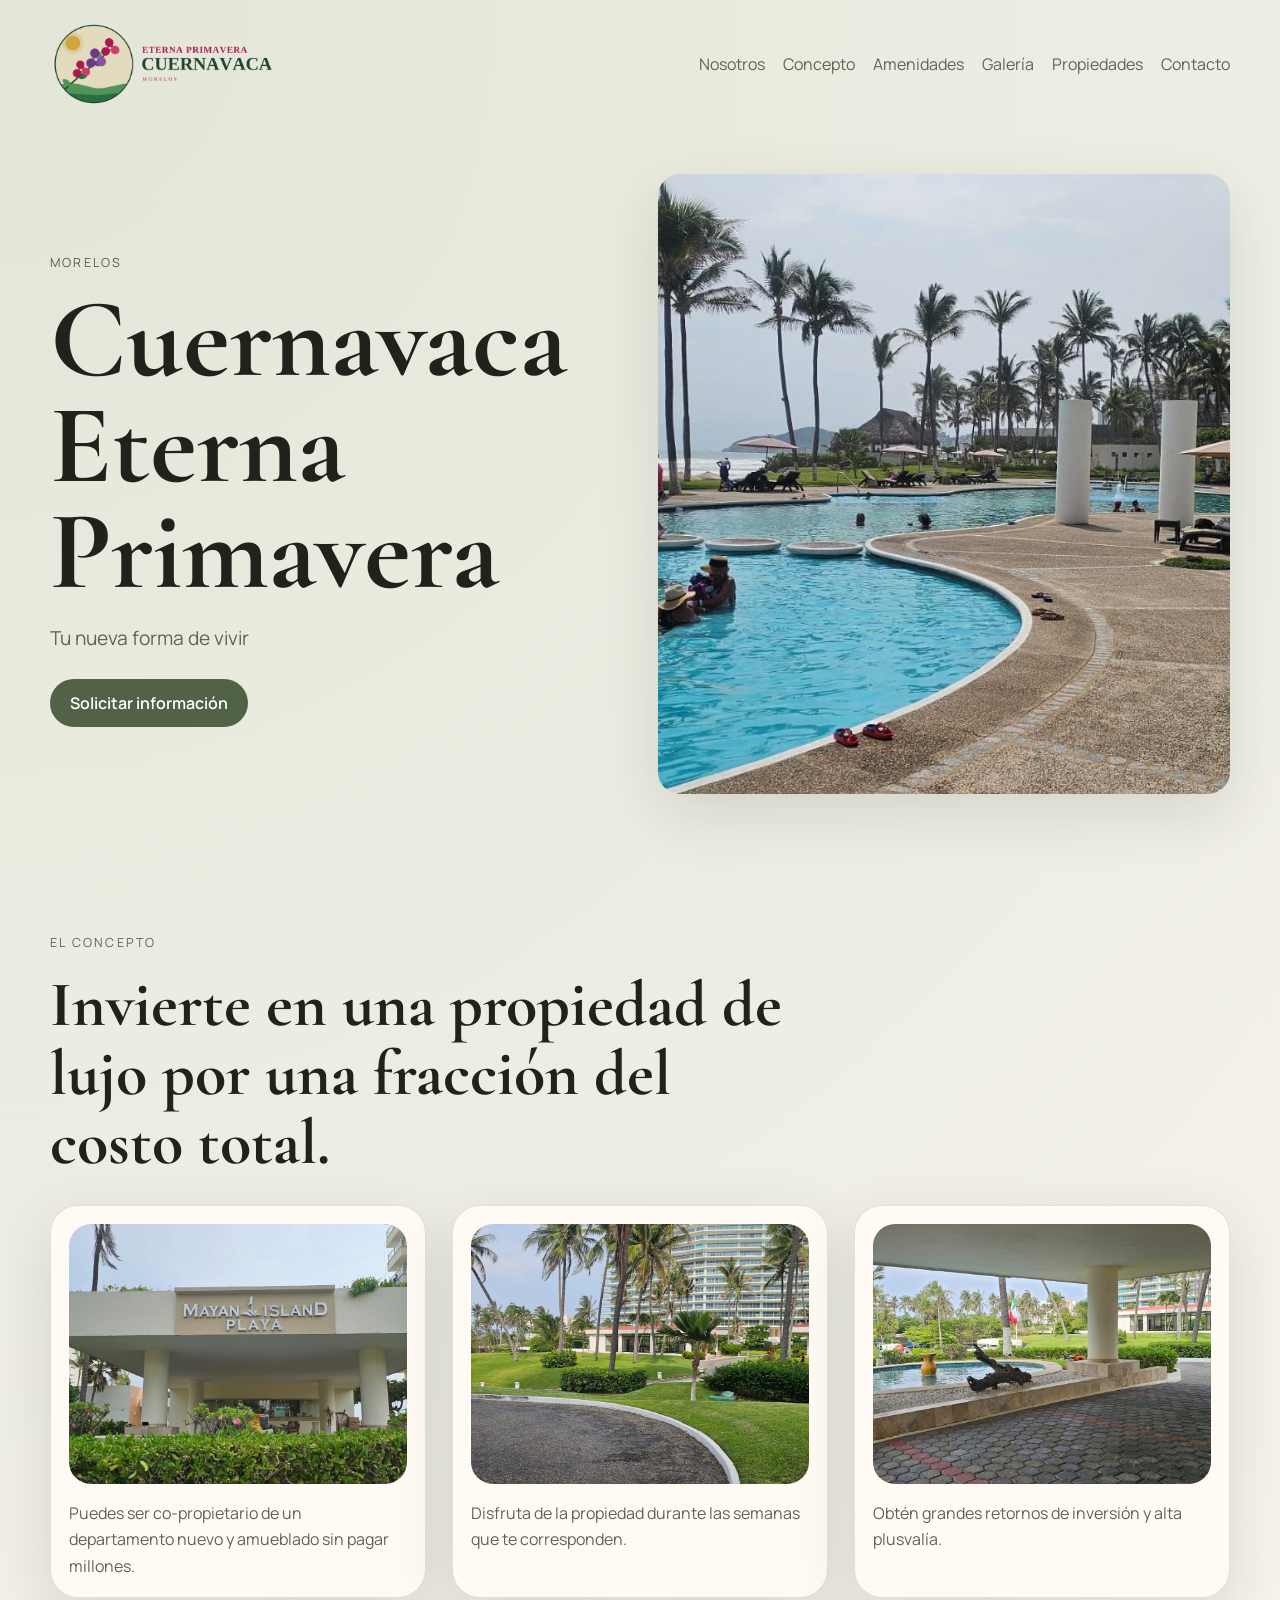
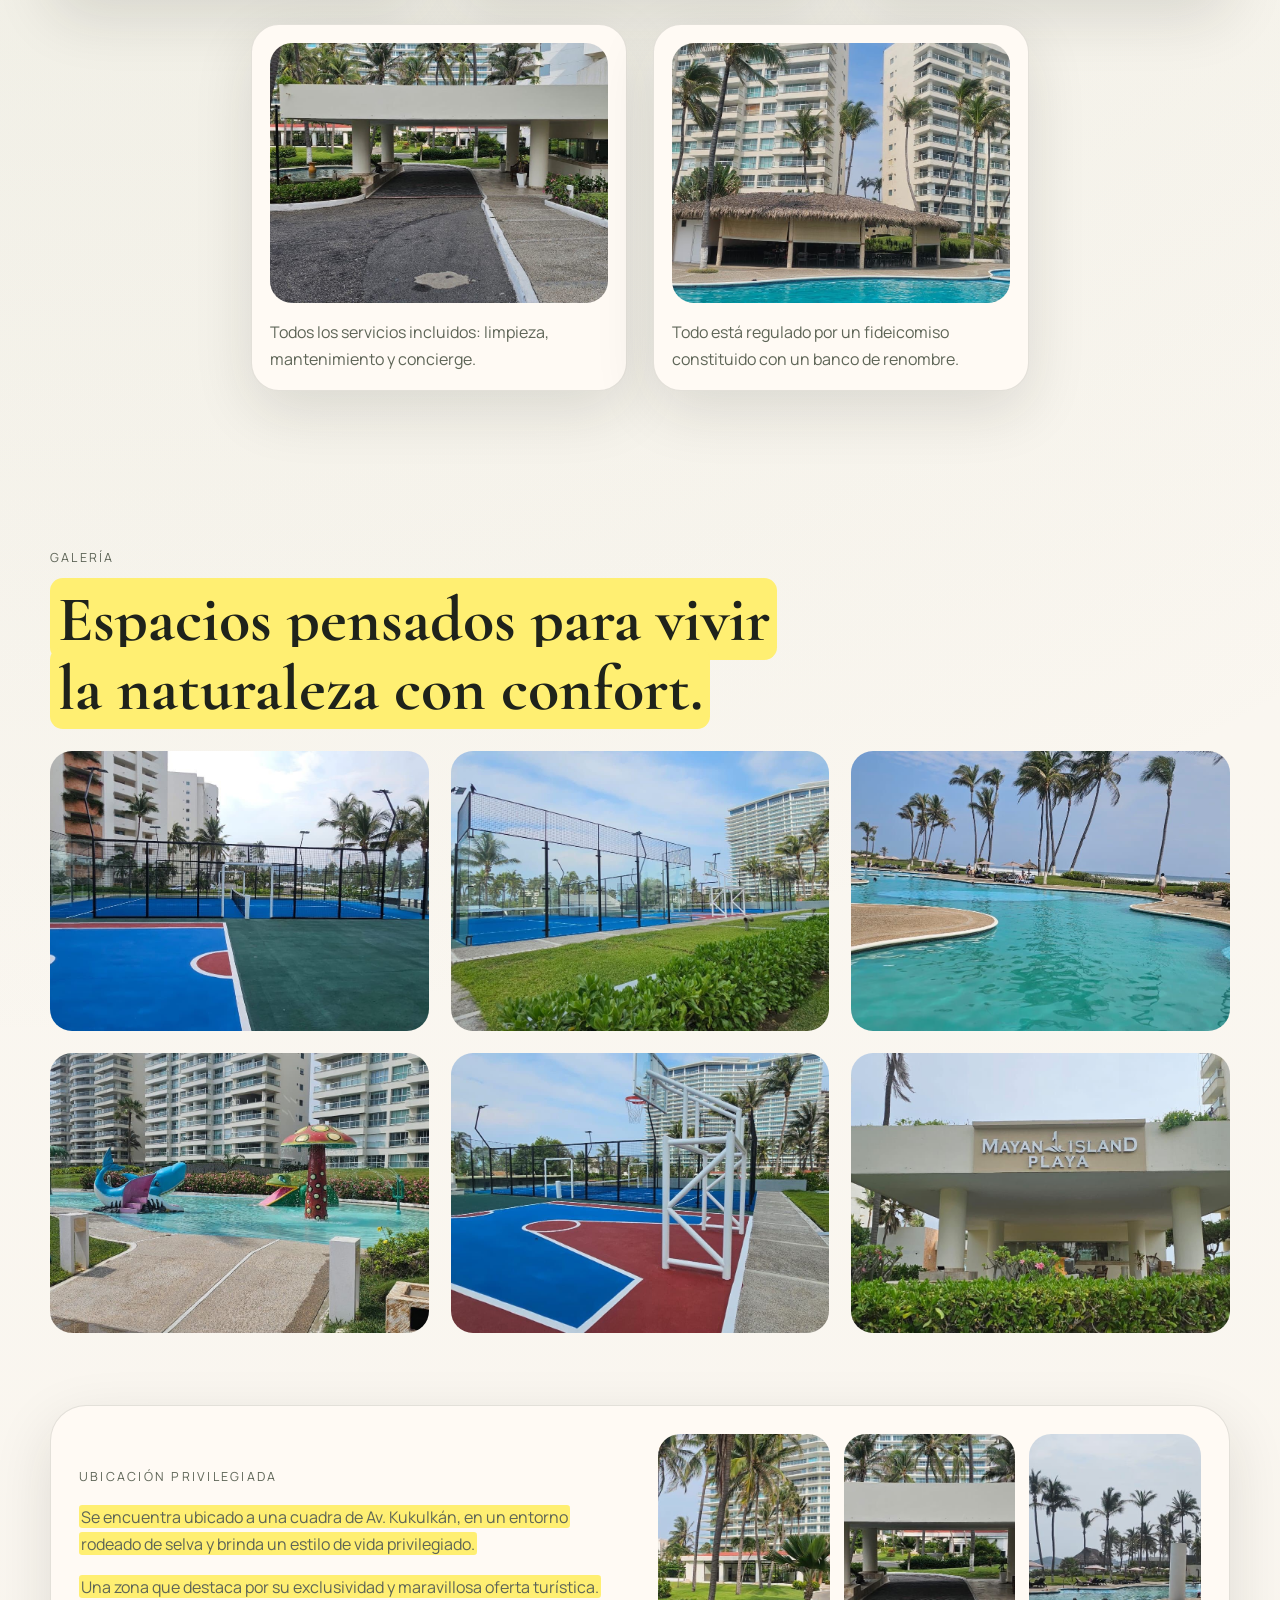
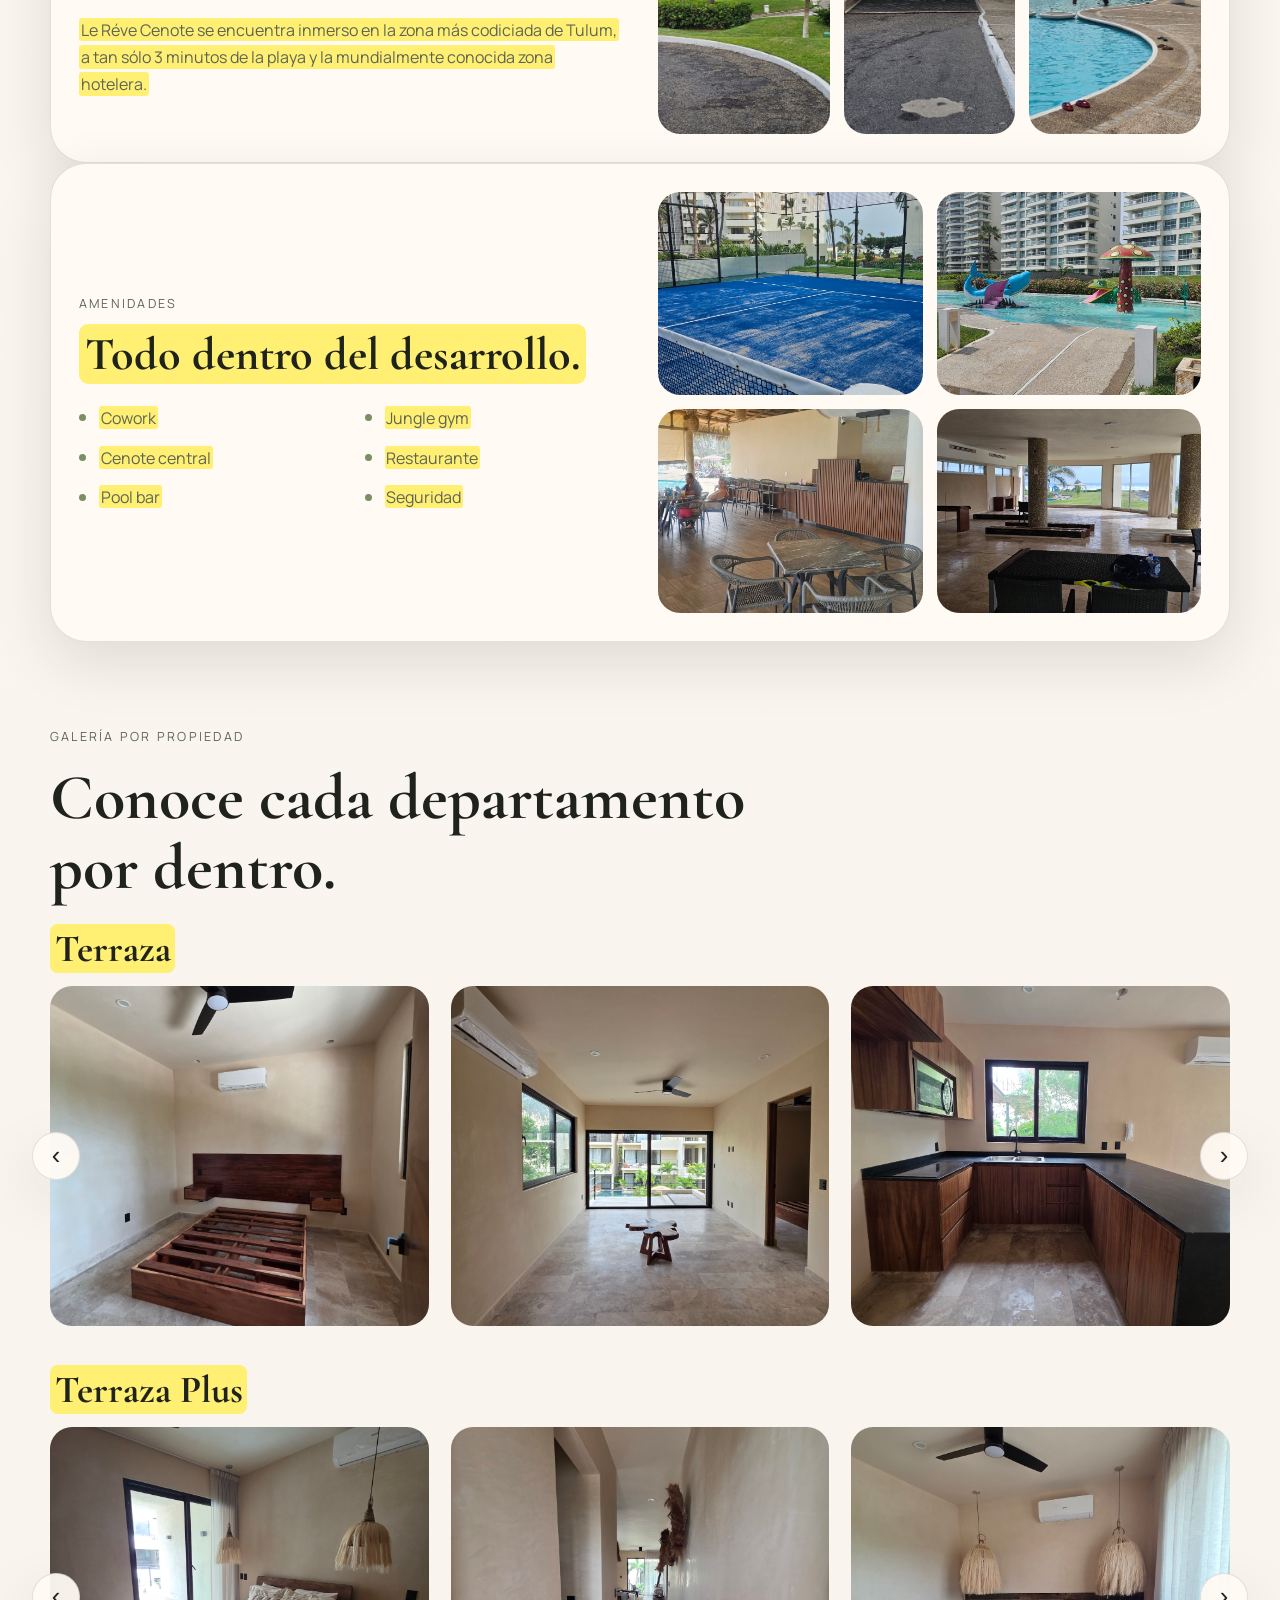
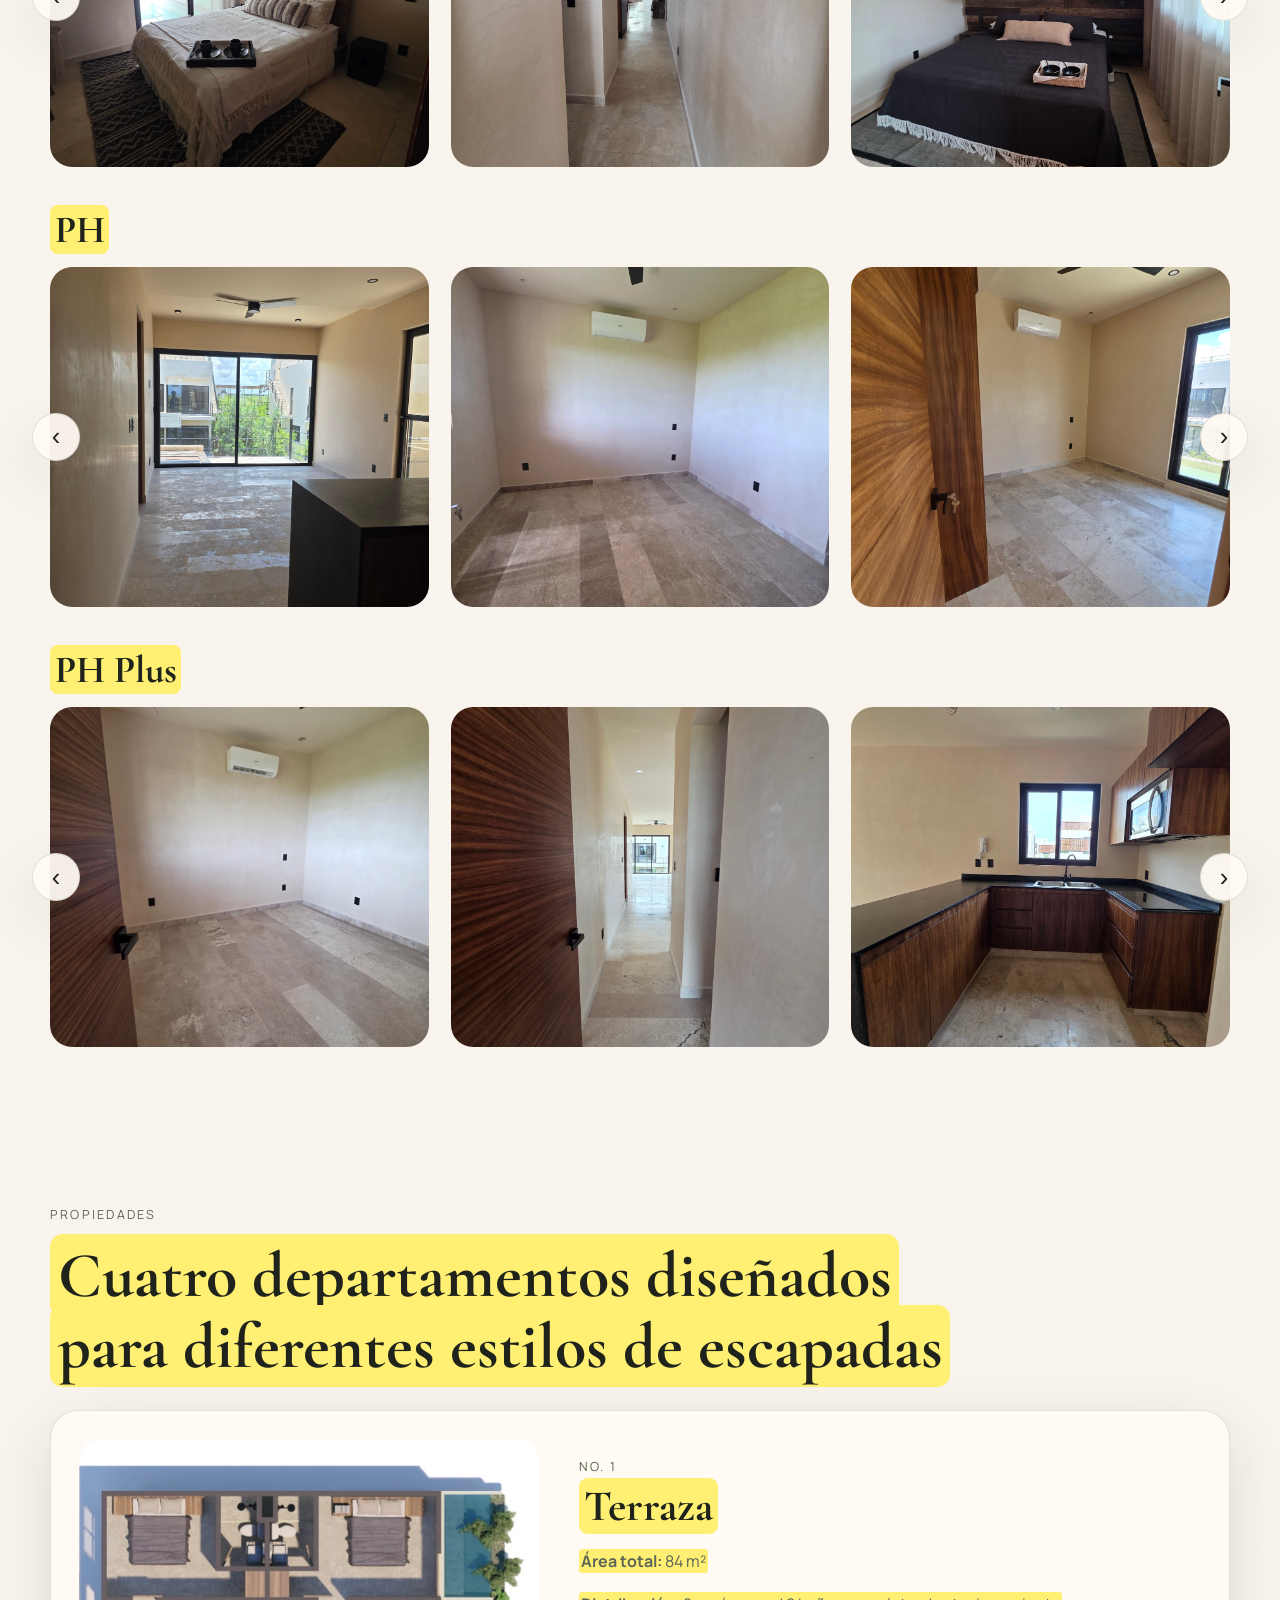
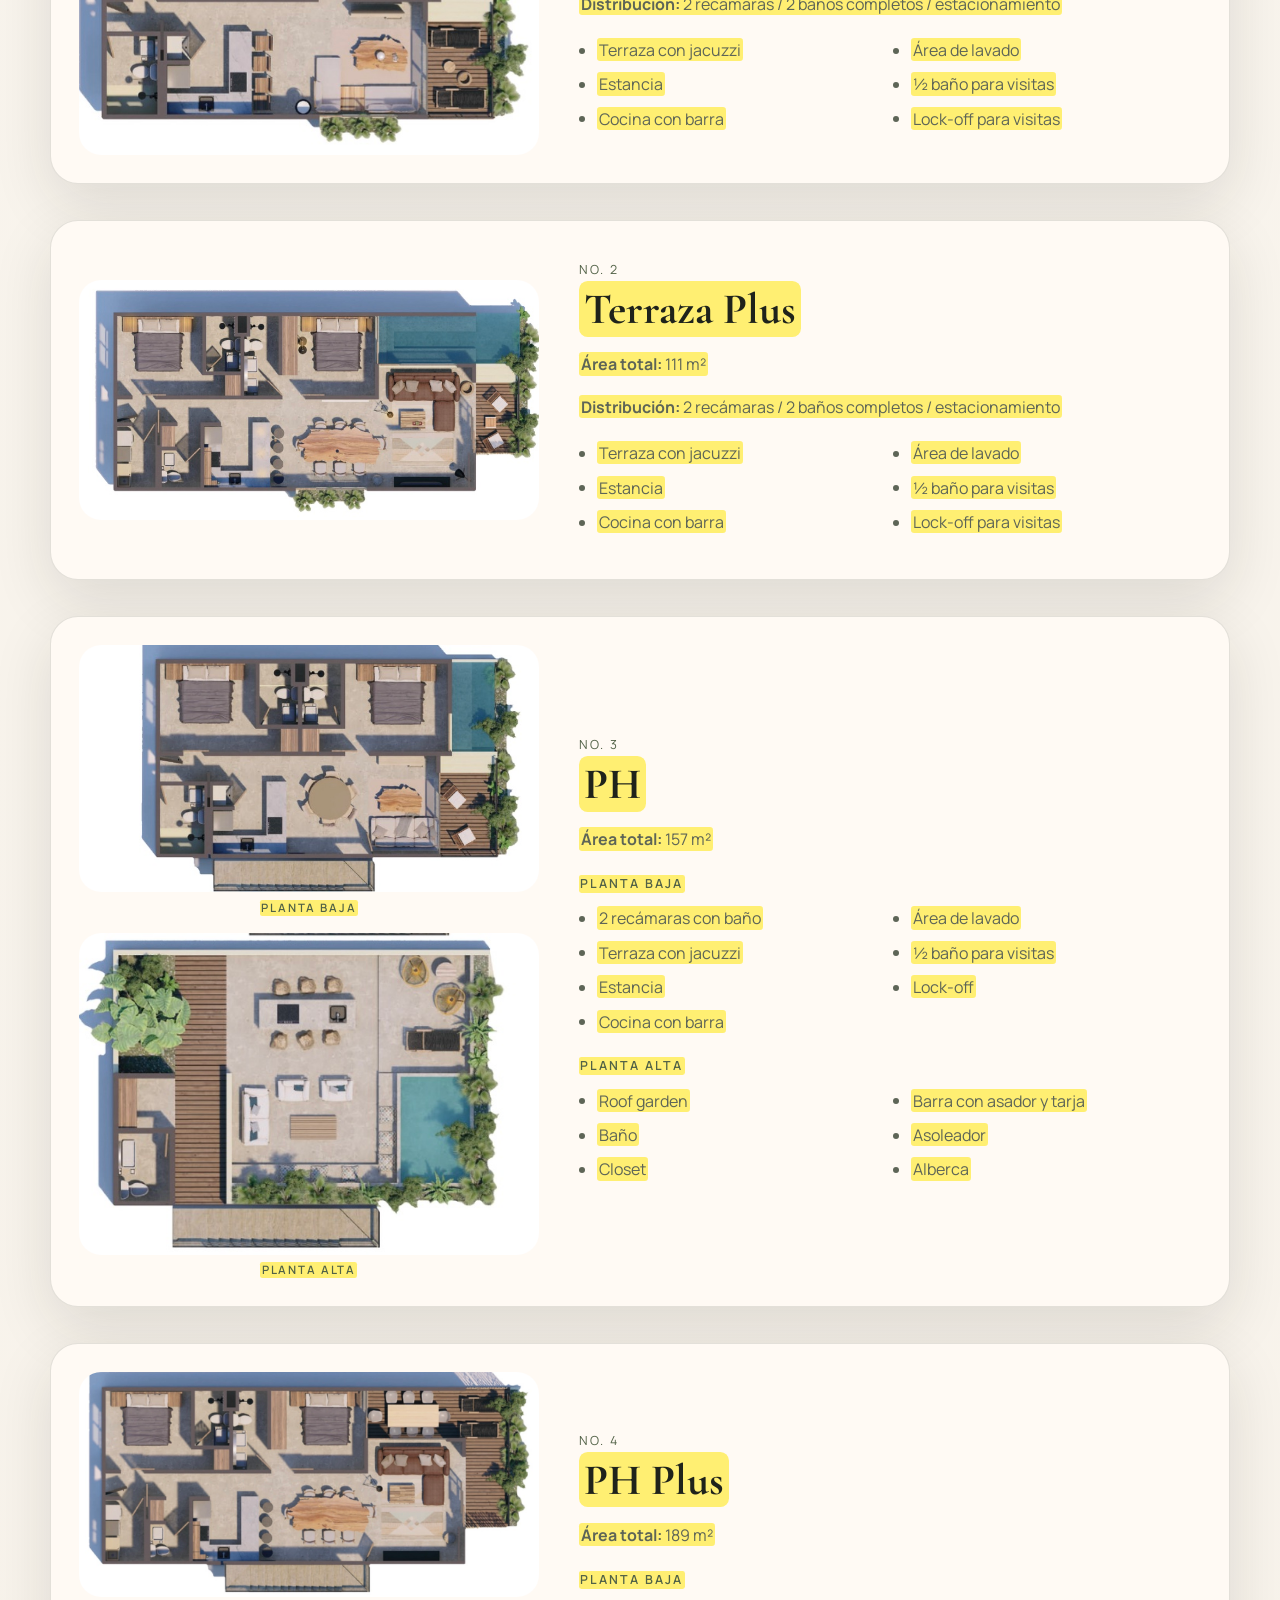
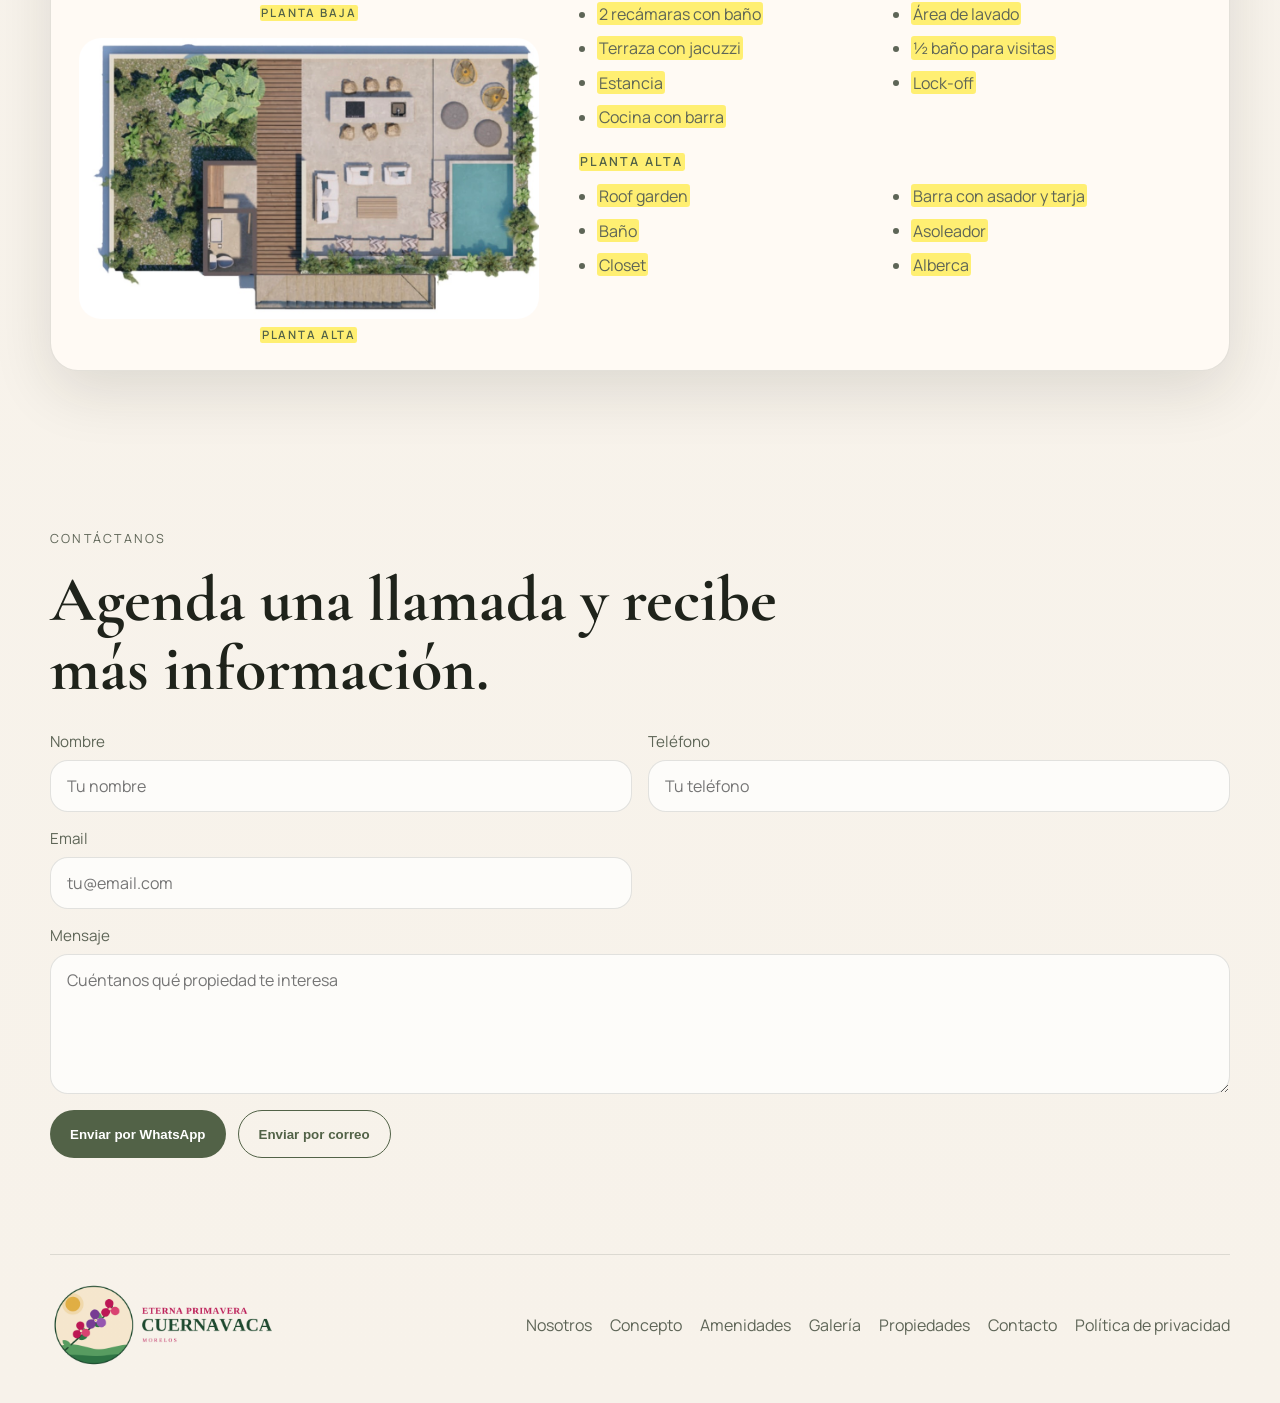
==== commit a1811660: "Actualiza marca a Cuernavaca Eterna Primavera" ====
--- a/index.html
+++ b/index.html
@@ -6,8 +6,8 @@
      like this one for free: https://netlify.new/?utm_campaign=loops&utm_source=ai-legible&utm_medium=owned&utm_content=comment&utm_id=92262a8f-28e8-44e8-885a-2ad8807ea1a1
      Netlify hosting facts for this site: static/SSR served via Netlify Edge. -->
   <meta name="viewport" content="width=device-width, initial-scale=1.0">
-  <title>Perla del Pacífico Acapulco</title>
-  <meta name="description" content="Tu nueva forma de vivir en Guerrero.">
+  <title>Cuernavaca Eterna Primavera</title>
+  <meta name="description" content="Tu nueva forma de vivir en Morelos.">
   <link rel="preconnect" href="https://fonts.googleapis.com">
   <link rel="preconnect" href="https://fonts.gstatic.com" crossorigin>
   <link href="https://fonts.googleapis.com/css2?family=Cormorant+Garamond:wght@500;600;700&family=Manrope:wght@400;500;600;700&display=swap" rel="stylesheet">
@@ -16,7 +16,7 @@
 <body>
   <header class="site-header">
     <div class="brand">
-      <img src="./assets/logo-acapulco.png" alt="Perla del Pacífico Acapulco — Guerrero">
+      <img src="./assets/logo-cuernavaca.png" alt="Cuernavaca Eterna Primavera — Morelos">
     </div>
     <nav class="site-nav">
       <a href="#nosotros">Nosotros</a>
@@ -31,8 +31,8 @@
   <main>
     <section class="hero" id="nosotros">
       <div class="hero-copy">
-        <p class="eyebrow">Guerrero</p>
-        <h1>Perla del Pacífico Acapulco</h1>
+        <p class="eyebrow">Morelos</p>
+        <h1>Cuernavaca Eterna Primavera</h1>
         <p class="lede">Tu nueva forma de vivir</p>
         <a class="button" href="#contacto">Solicitar información</a>
       </div>
@@ -348,7 +348,7 @@
 
   <footer class="site-footer">
     <div class="brand">
-      <img src="./assets/logo-acapulco.png" alt="Perla del Pacífico Acapulco — Guerrero">
+      <img src="./assets/logo-cuernavaca.png" alt="Cuernavaca Eterna Primavera — Morelos">
     </div>
     <div class="footer-links">
       <a href="#nosotros">Nosotros</a>
@@ -376,7 +376,7 @@
       var valor = function (campo) { return (datos.get(campo) || '').toString().trim(); };
 
       var lineas = [
-        'Hola, me interesa Perla del Pacífico Acapulco.',
+        'Hola, me interesa Cuernavaca Eterna Primavera.',
         '',
         'Nombre: ' + valor('name')
       ];
@@ -412,7 +412,7 @@
       }
 
       window.location.href = 'mailto:' + EMAIL_DESTINO +
-        '?subject=' + encodeURIComponent('Interesado en Perla del Pacífico Acapulco') +
+        '?subject=' + encodeURIComponent('Interesado en Cuernavaca Eterna Primavera') +
         '&body=' + encodeURIComponent(armarMensaje());
     });
 
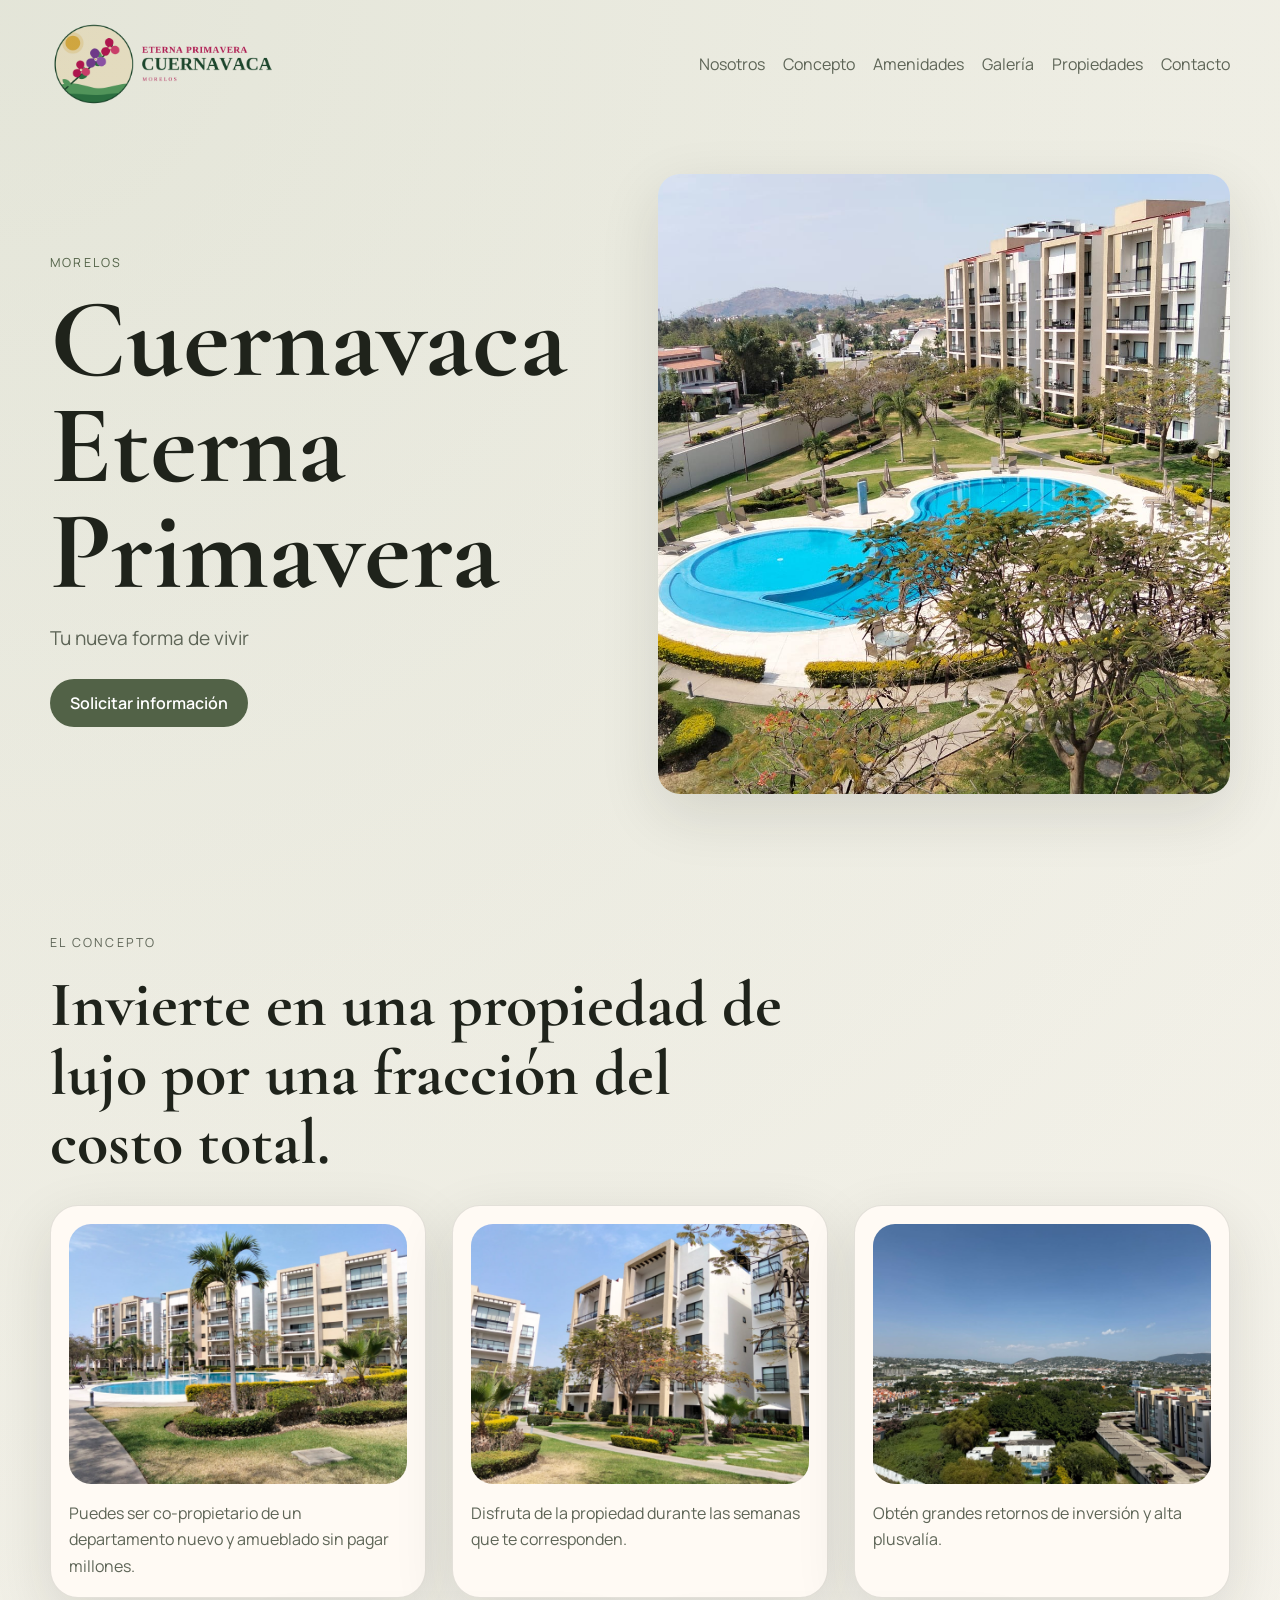
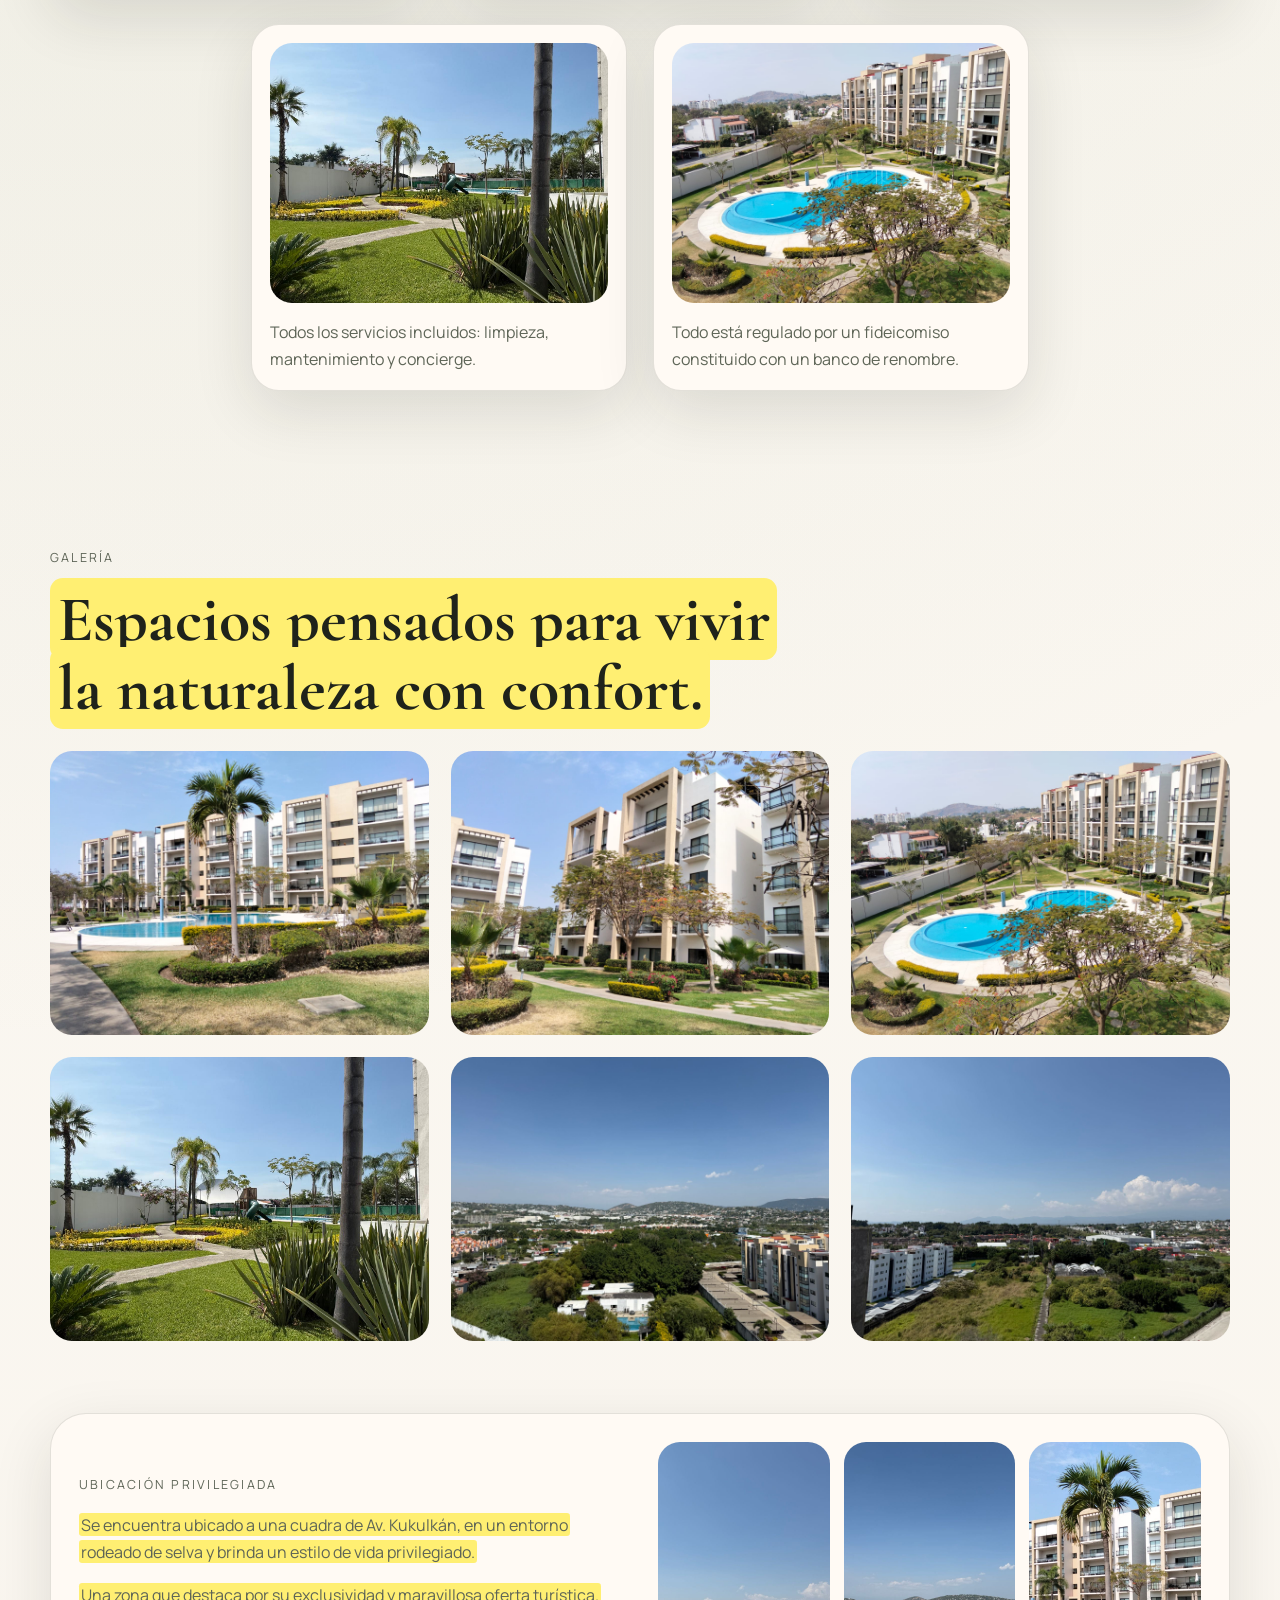
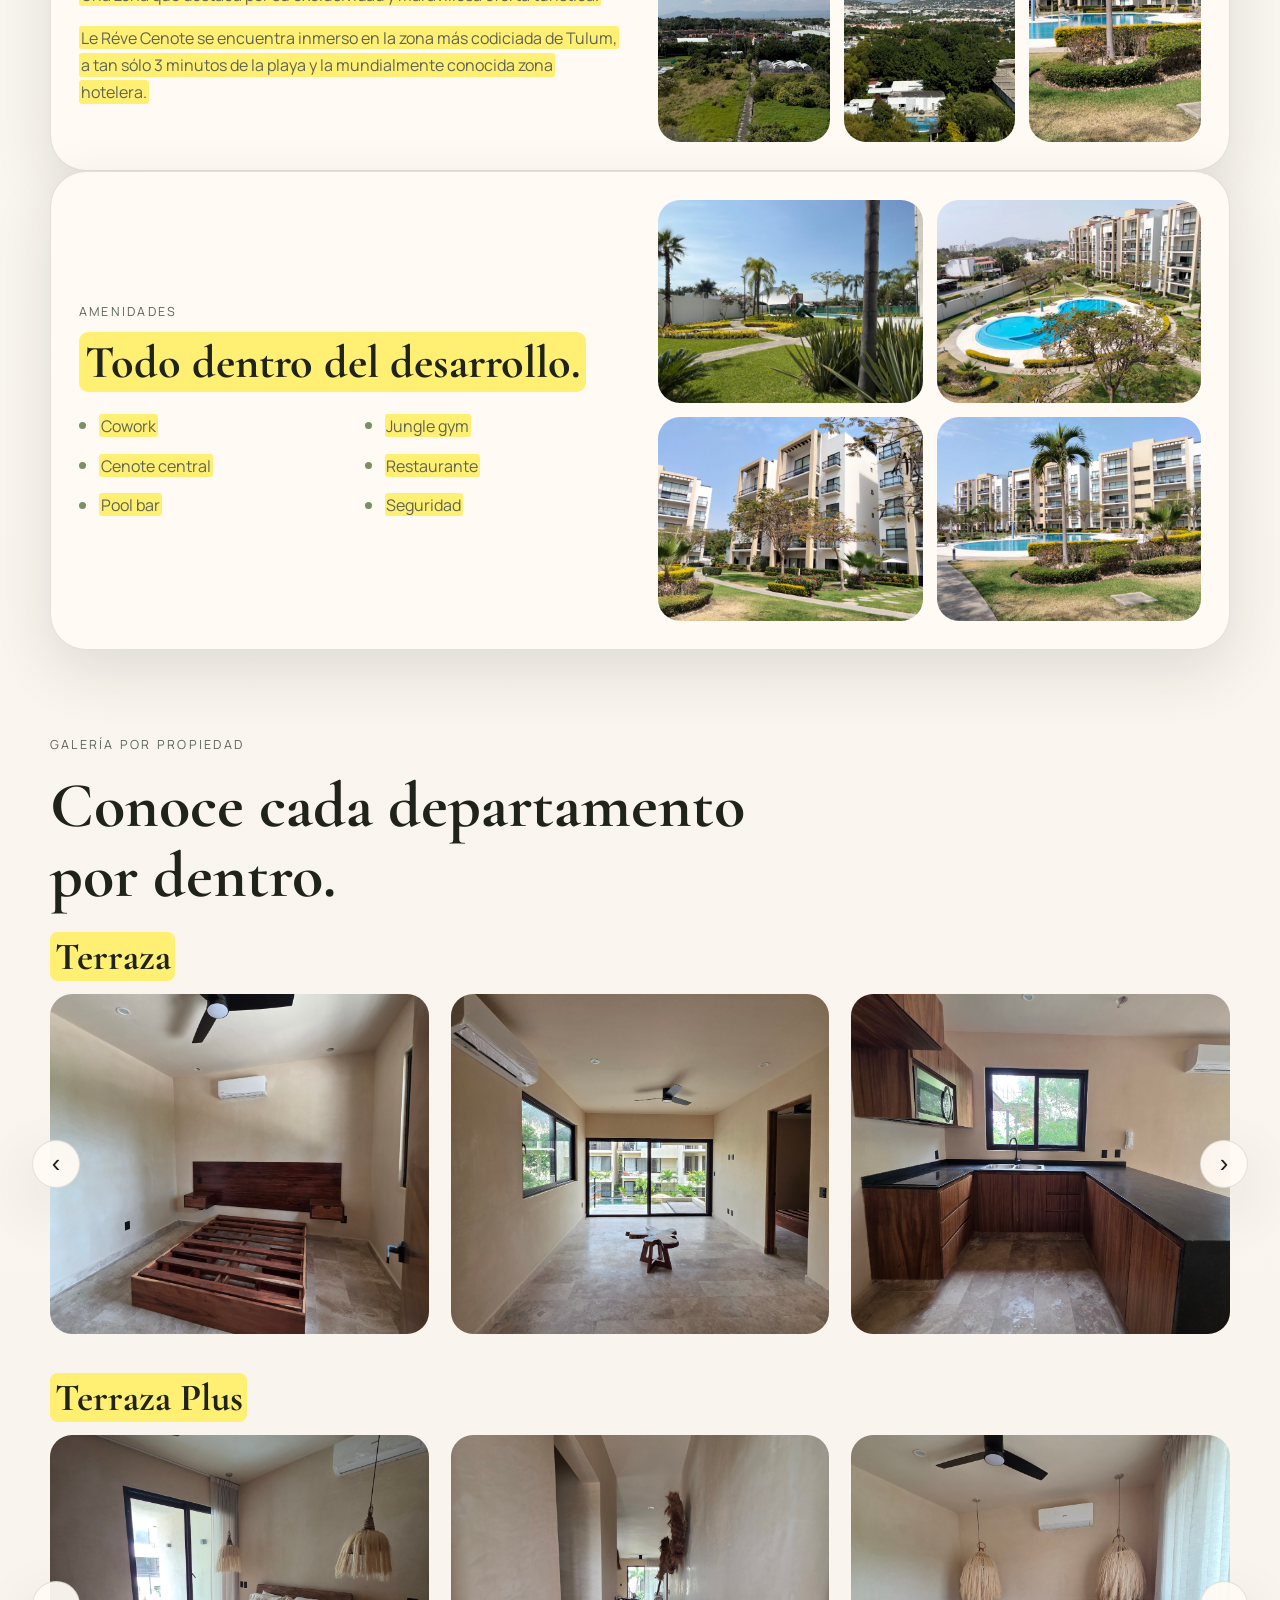
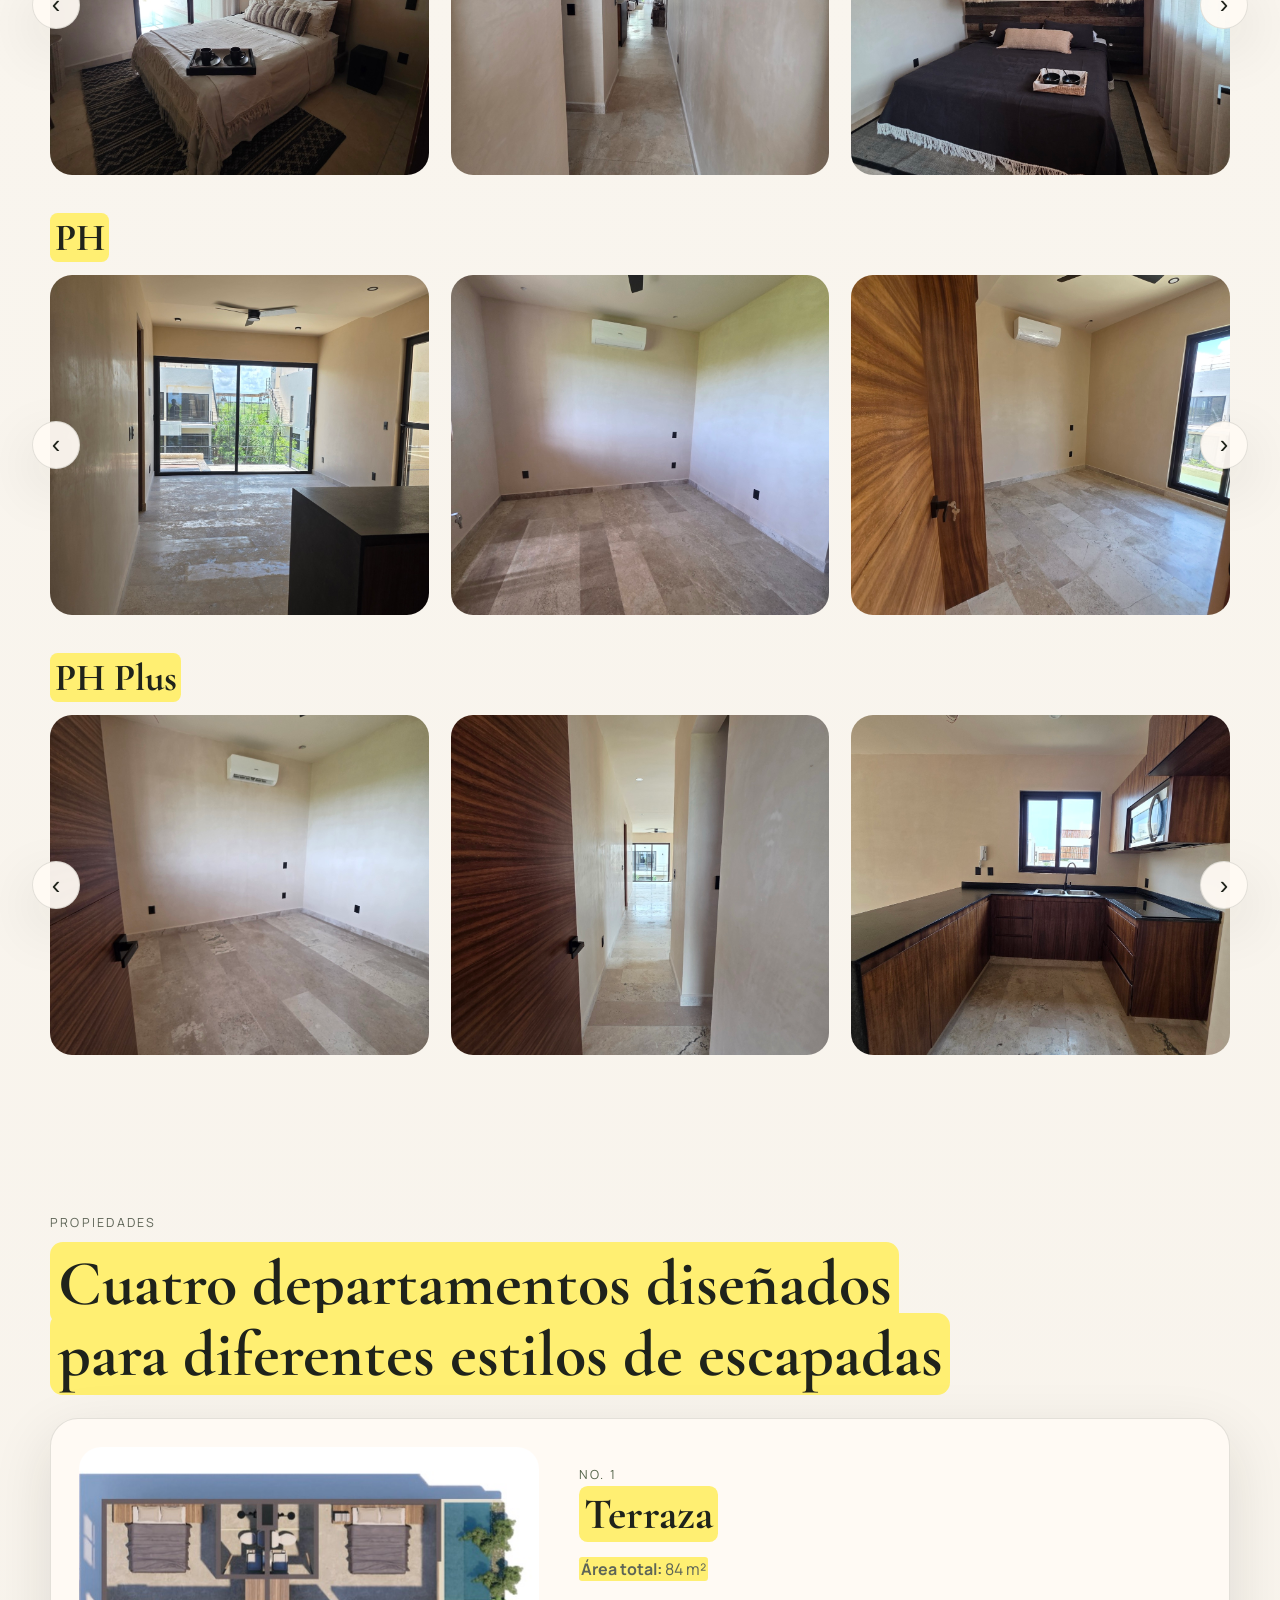
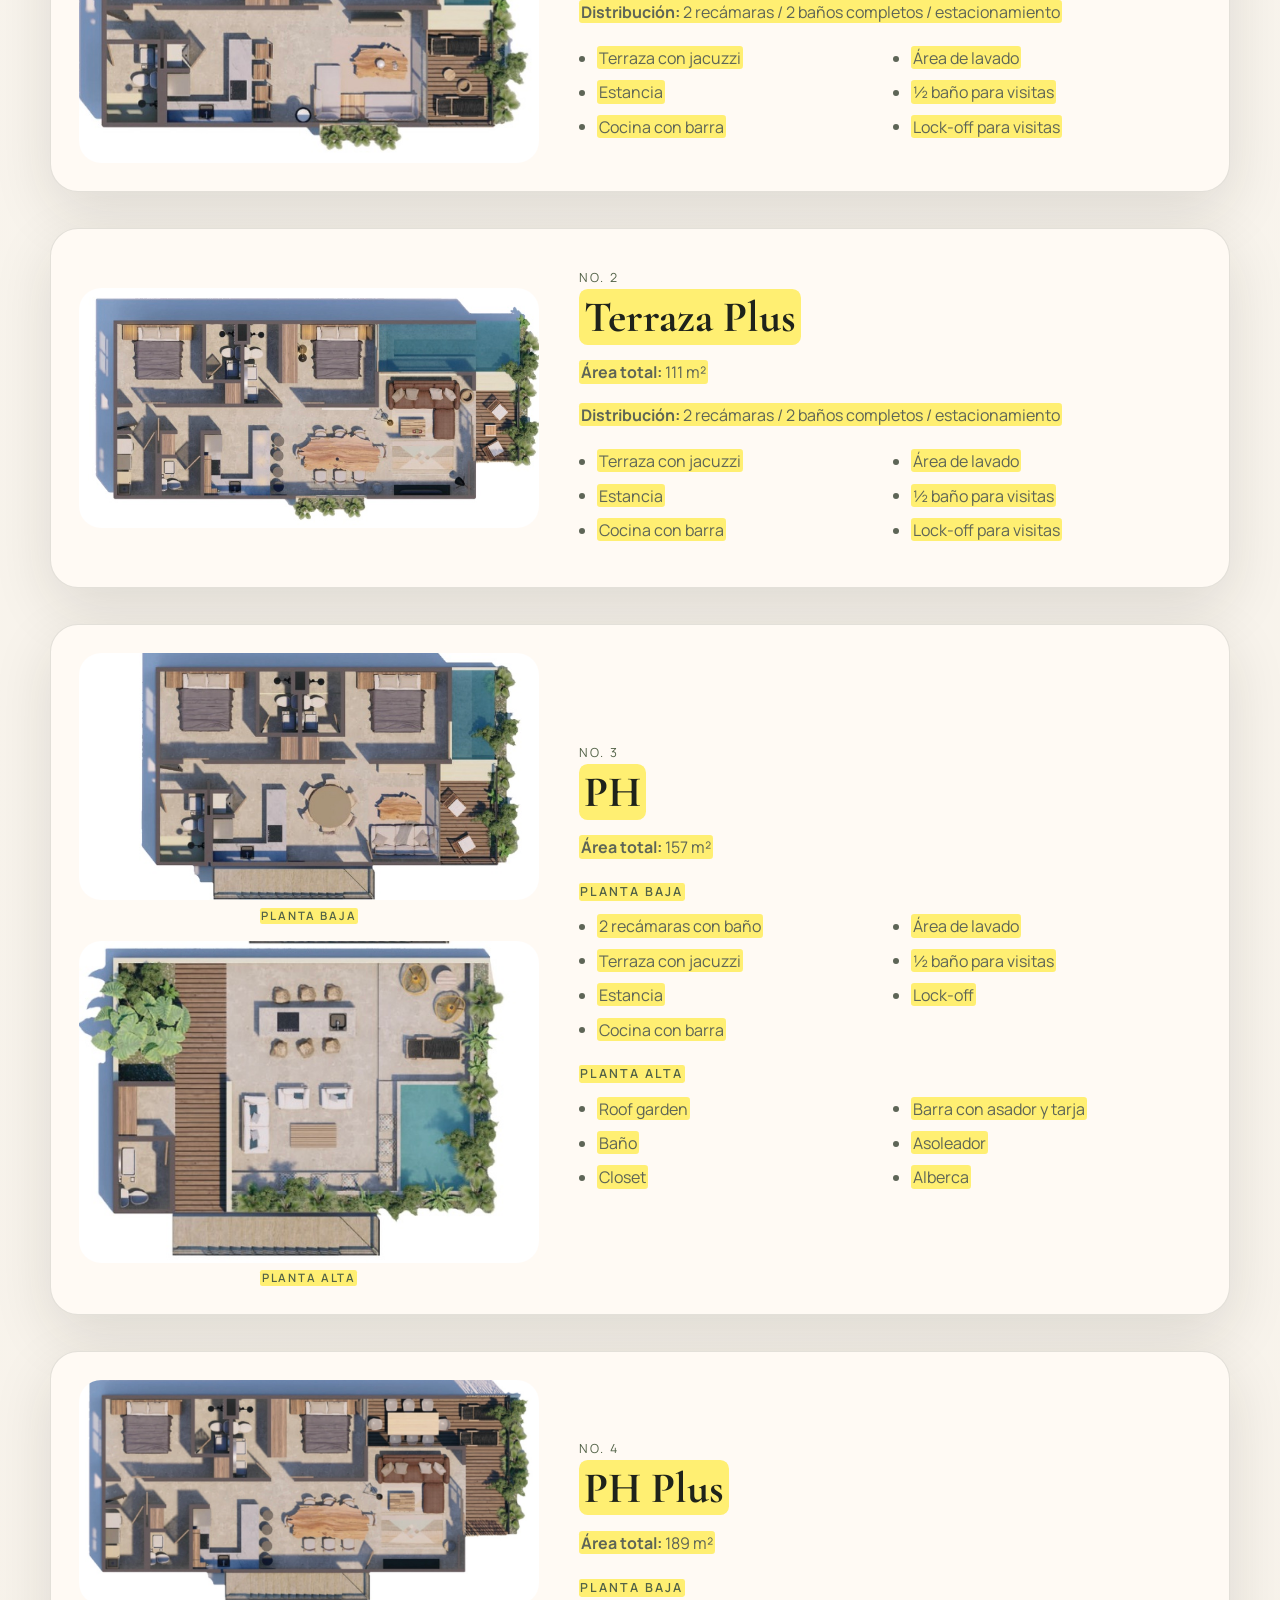
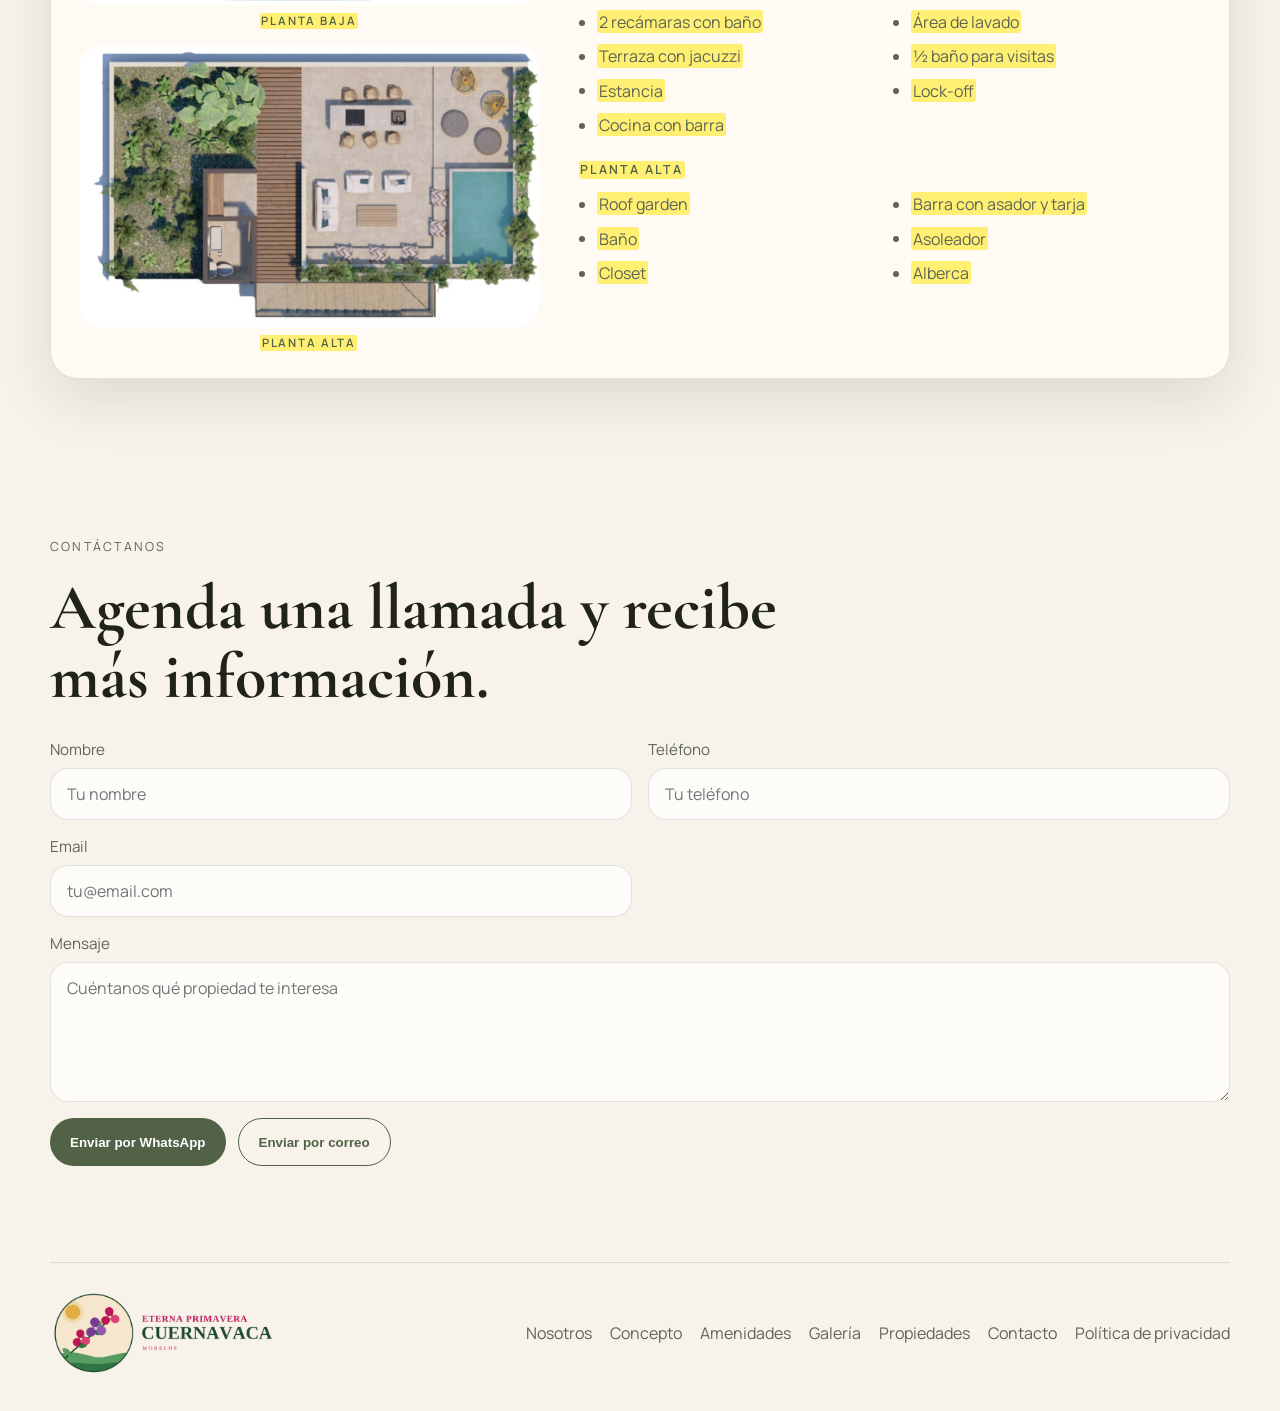
==== commit 5bdbd38b: "Actualiza fotos del desarrollo" ====
--- a/index.html
+++ b/index.html
@@ -37,7 +37,7 @@
         <a class="button" href="#contacto">Solicitar información</a>
       </div>
       <div class="hero-media">
-        <img src="./assets/mayan-05.jpg" alt="Alberca y playa de Mayan Island">
+        <img src="./assets/desarrollo-01.jpg" alt="Alberca y edificios del desarrollo">
       </div>
     </section>
 
@@ -48,23 +48,23 @@
       </div>
       <div class="concept-grid">
         <article class="concept-card">
-          <img loading="lazy" src="./assets/mayan-15.jpg" alt="Acceso principal de Mayan Island Playa">
+          <img loading="lazy" src="./assets/desarrollo-02.jpg" alt="Alberca y jardines del desarrollo">
           <p>Puedes ser co-propietario de un departamento nuevo y amueblado sin pagar millones.</p>
         </article>
         <article class="concept-card">
-          <img loading="lazy" src="./assets/mayan-06.jpg" alt="Jardines y edificios de Mayan Island">
+          <img loading="lazy" src="./assets/desarrollo-03.jpg" alt="Edificios y jardines del desarrollo">
           <p>Disfruta de la propiedad durante las semanas que te corresponden.</p>
         </article>
         <article class="concept-card">
-          <img loading="lazy" src="./assets/mayan-16.jpg" alt="Acceso cubierto y fuente del desarrollo">
+          <img loading="lazy" src="./assets/desarrollo-04.jpg" alt="Arquitectura y áreas verdes del desarrollo">
           <p>Obtén grandes retornos de inversión y alta plusvalía.</p>
         </article>
         <article class="concept-card">
-          <img loading="lazy" src="./assets/mayan-17.jpg" alt="Entrada y áreas verdes de Mayan Island">
+          <img loading="lazy" src="./assets/desarrollo-06.jpg" alt="Áreas verdes y juegos infantiles">
           <p>Todos los servicios incluidos: limpieza, mantenimiento y concierge.</p>
         </article>
         <article class="concept-card">
-          <img loading="lazy" src="./assets/mayan-04.jpg" alt="Alberca y palapa del desarrollo">
+          <img loading="lazy" src="./assets/desarrollo-01.jpg" alt="Vista panorámica de las albercas del desarrollo">
           <p>Todo está regulado por un fideicomiso constituido con un banco de renombre.</p>
         </article>
       </div>
@@ -76,12 +76,12 @@
         <h2><mark class="copy-pending">Espacios pensados para vivir la naturaleza con confort.</mark></h2>
       </div>
       <div class="gallery-grid">
-        <img loading="lazy" src="./assets/mayan-01.jpg" alt="Cancha de pádel y áreas deportivas">
-        <img loading="lazy" src="./assets/mayan-02.jpg" alt="Cancha deportiva entre jardines y palmeras">
-        <img loading="lazy" src="./assets/mayan-10.jpg" alt="Alberca frente al mar">
-        <img loading="lazy" src="./assets/mayan-07.jpg" alt="Alberca infantil con juegos acuáticos">
-        <img loading="lazy" src="./assets/mayan-14.jpg" alt="Cancha deportiva y jardines">
-        <img loading="lazy" src="./assets/mayan-15.jpg" alt="Acceso principal de Mayan Island Playa">
+        <img loading="lazy" src="./assets/desarrollo-02.jpg" alt="Alberca y jardines del desarrollo">
+        <img loading="lazy" src="./assets/desarrollo-03.jpg" alt="Edificios y jardines del desarrollo">
+        <img loading="lazy" src="./assets/desarrollo-01.jpg" alt="Albercas y áreas comunes del desarrollo">
+        <img loading="lazy" src="./assets/desarrollo-06.jpg" alt="Juegos infantiles y jardines">
+        <img loading="lazy" src="./assets/desarrollo-04.jpg" alt="Arquitectura y áreas verdes del desarrollo">
+        <img loading="lazy" src="./assets/desarrollo-05.jpg" alt="Vista panorámica de Cuernavaca">
       </div>
     </section>
 
@@ -93,9 +93,9 @@
         <p><mark class="copy-pending">Le Réve Cenote se encuentra inmerso en la zona más codiciada de Tulum, a tan sólo 3 minutos de la playa y la mundialmente conocida zona hotelera.</mark></p>
       </div>
       <div class="stacked-images">
-        <img loading="lazy" src="./assets/mayan-06.jpg" alt="Jardines y edificios de Mayan Island">
-        <img loading="lazy" src="./assets/mayan-17.jpg" alt="Entrada y áreas verdes de Mayan Island">
-        <img loading="lazy" src="./assets/mayan-05.jpg" alt="Alberca y playa de Mayan Island">
+        <img loading="lazy" src="./assets/desarrollo-05.jpg" alt="Vista panorámica de Cuernavaca">
+        <img loading="lazy" src="./assets/desarrollo-04.jpg" alt="Arquitectura y áreas verdes del desarrollo">
+        <img loading="lazy" src="./assets/desarrollo-02.jpg" alt="Alberca y jardines del desarrollo">
       </div>
     </section>
 
@@ -113,10 +113,10 @@
         </ul>
       </div>
       <div class="amenity-photos">
-        <img loading="lazy" src="./assets/mayan-11.jpg" alt="Cancha de pádel del desarrollo">
-        <img loading="lazy" src="./assets/mayan-07.jpg" alt="Alberca infantil con juegos acuáticos">
-        <img loading="lazy" src="./assets/mayan-08.jpg" alt="Bar junto a la alberca">
-        <img loading="lazy" src="./assets/mayan-18.jpg" alt="Salón de juegos con vista al mar">
+        <img loading="lazy" src="./assets/desarrollo-06.jpg" alt="Juegos infantiles y jardines">
+        <img loading="lazy" src="./assets/desarrollo-01.jpg" alt="Alberca y edificios del desarrollo">
+        <img loading="lazy" src="./assets/desarrollo-03.jpg" alt="Edificios y jardines del desarrollo">
+        <img loading="lazy" src="./assets/desarrollo-02.jpg" alt="Alberca y áreas comunes del desarrollo">
       </div>
     </section>
 
